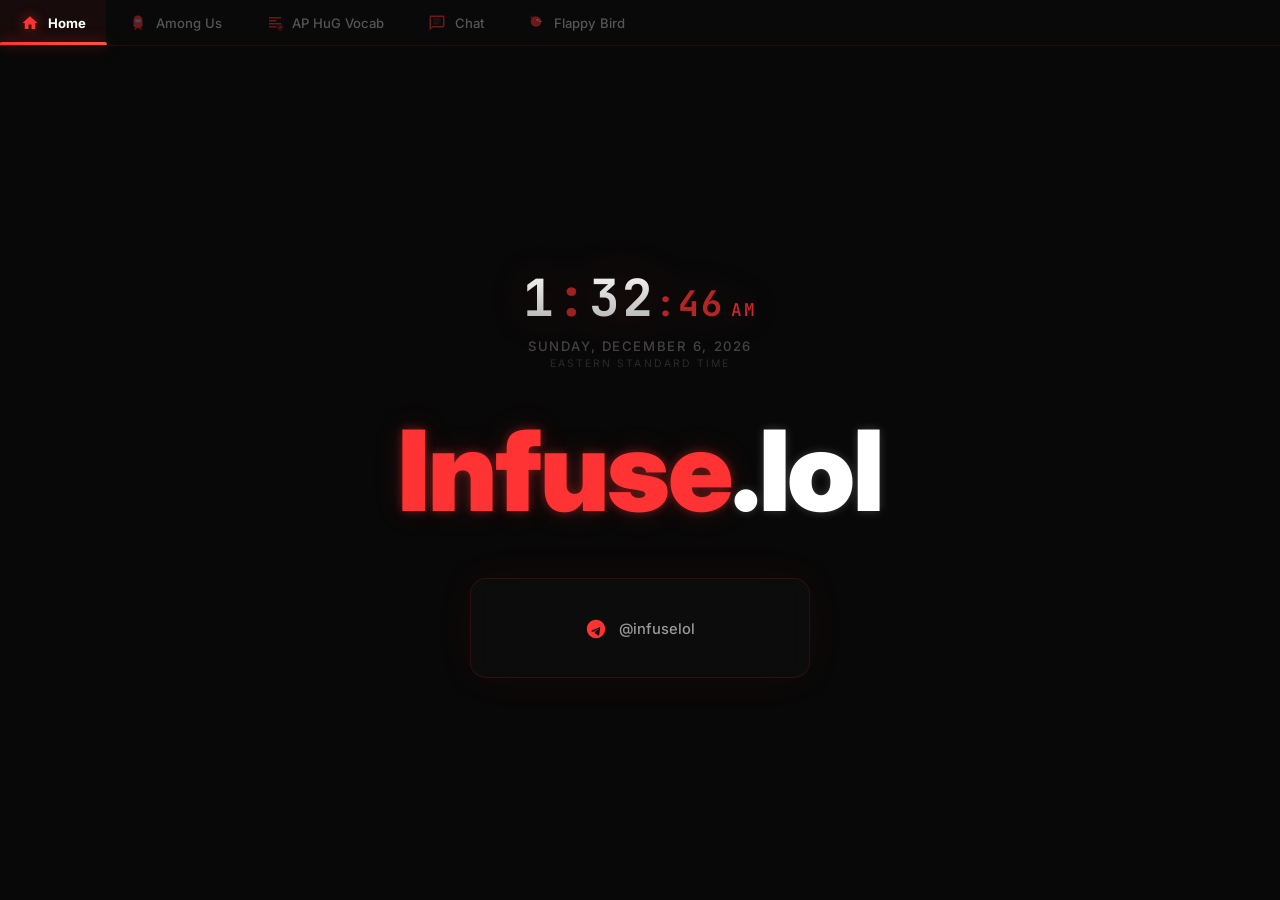
==== index.html @ a8e7b0ef "Add files via upload" ====
<!DOCTYPE html>
<html lang="en">
<head>
<meta charset="UTF-8">
<meta name="viewport" content="width=device-width, initial-scale=1.0, maximum-scale=1.0, user-scalable=no">
<title>Infuse.lol</title>
<link rel="icon" type="image/x-icon" href="/favicon.ico">
<link href="https://fonts.googleapis.com/css2?family=Inter:wght@400;500;600;700;900&family=JetBrains+Mono:wght@400;700&display=swap" rel="stylesheet">
<link rel="stylesheet" href="shared.css">
<style>
.logo{font-size:7rem;font-weight:900;letter-spacing:-0.02em;margin-bottom:1rem;}
.infuse{color:#ff3333;text-shadow:0 0 10px rgba(255,51,51,0.4),0 0 30px rgba(255,51,51,0.15);transition:all .3s;cursor:pointer;display:inline-block;}
.infuse:hover{transform:translateY(-8px) scale(1.08);text-shadow:0 0 20px rgba(255,51,51,0.6),0 0 40px rgba(255,51,51,0.3);}
.lol{color:#fff;text-shadow:0 0 10px rgba(255,255,255,0.2);transition:all .3s;cursor:pointer;display:inline-block;}
.lol:hover{transform:translateY(-8px) scale(1.08);}
.clock-wrapper{margin-bottom:2rem;display:flex;flex-direction:column;align-items:center;}
.clock-time{font-family:'JetBrains Mono',monospace;font-size:3.2rem;font-weight:700;color:#fff;letter-spacing:0.04em;background:linear-gradient(180deg,#fff 0%,#aaa 100%);-webkit-background-clip:text;-webkit-text-fill-color:transparent;filter:drop-shadow(0 0 20px rgba(255,51,51,0.2));}
.clock-time .clock-colon{color:#ff3333;-webkit-text-fill-color:#ff3333;opacity:.6;}
.clock-time .clock-seconds{-webkit-text-fill-color:#ff3333;font-size:2.2rem;opacity:.7;}
.clock-time .clock-ampm{-webkit-text-fill-color:#ff3333;font-size:1.1rem;margin-left:.4rem;font-weight:500;opacity:.8;}
.clock-date{font-size:.82rem;color:#444;margin-top:.4rem;font-weight:500;letter-spacing:.12em;text-transform:uppercase;}
.clock-label{font-size:.65rem;color:#2a2a2a;margin-top:.2rem;letter-spacing:.2em;text-transform:uppercase;}
.socials-box{background:rgba(255,255,255,.02);border:1.5px solid rgba(255,51,51,.15);border-radius:16px;width:340px;height:100px;overflow:hidden;box-shadow:0 0 40px rgba(255,51,51,.06);backdrop-filter:blur(10px);margin-top:1.5rem;scrollbar-width:none;}
.socials-box::-webkit-scrollbar{display:none;}
.socials-scroll{display:flex;flex-direction:column;animation:scroll 10s linear infinite;pointer-events:none;}
.social-item{pointer-events:auto;}
.socials-scroll.paused{animation-play-state:paused;}
@keyframes scroll{0%{transform:translateY(0)}100%{transform:translateY(-300px)}}
.social-item{display:flex;align-items:center;justify-content:center;gap:.75rem;padding:1.6rem 2rem;min-height:100px;transition:all .3s;cursor:pointer;}
.social-item:hover{background:rgba(255,51,51,.08);}
.social-icon{width:22px;height:22px;flex-shrink:0;}
.social-text{color:#999;font-size:.92rem;font-weight:500;}
@media(max-width:768px){.logo{font-size:3.5rem;}.clock-time{font-size:2rem;}.clock-time .clock-seconds{font-size:1.2rem;}.clock-time .clock-ampm{font-size:.9rem;}.socials-box{width:90vw;max-width:340px;}}
@media(max-width:400px){.logo{font-size:2.8rem;}.clock-time{font-size:1.6rem;}.clock-time .clock-seconds{font-size:1rem;}}
</style>
</head>
<body>
<nav class="tab-bar">
  <a class="tab active" href="/"><svg class="tab-icon" viewBox="0 0 24 24" fill="none"><path d="M10 20v-6h4v6h5v-8h3L12 3 2 12h3v8z" fill="#ff3333"/></svg><span class="tab-title">Home</span></a>
  <a class="tab" href="/amongus"><svg class="tab-icon" viewBox="0 0 24 24" fill="none"><path d="M12 2C8 2 6 5 6 9v6c0 1 .5 2.5 2 3l-1 3h2l1-2h4l1 2h2l-1-3c1.5-.5 2-2 2-3V9c0-4-2-7-6-7z" fill="#ff3333"/><rect x="8" y="7" width="8" height="4" rx="2" fill="#66ccff" opacity=".85"/><circle cx="9" cy="19" r="1.2" fill="#cc2222"/><circle cx="15" cy="19" r="1.2" fill="#cc2222"/></svg><span class="tab-title">Among Us</span></a>
  <a class="tab" href="/vocab3"><svg class="tab-icon" viewBox="0 0 24 24" fill="none"><path d="M4 4h16v2H4V4zm0 4h10v2H4V8zm0 4h16v2H4v-2zm0 4h10v2H4v-2z" fill="#ff3333"/><circle cx="19" cy="18" r="4" fill="#ff3333" opacity=".3" stroke="#ff3333" stroke-width="1.5"/><path d="M17.5 18l1 1 2-2" stroke="#ff3333" stroke-width="1.5" stroke-linecap="round" stroke-linejoin="round"/></svg><span class="tab-title">AP HuG Vocab</span></a>
  <a class="tab" href="/chat"><svg class="tab-icon" viewBox="0 0 24 24" fill="none"><path d="M20 2H4c-1.1 0-2 .9-2 2v18l4-4h14c1.1 0 2-.9 2-2V4c0-1.1-.9-2-2-2zm0 14H6l-2 2V4h16v12z" fill="#ff3333"/><path d="M7 9h10v2H7V9zm0-3h10v2H7V6zm0 6h7v2H7v-2z" fill="#ff3333" opacity=".4"/></svg><span class="tab-title">Chat</span></a>
  <a class="tab" href="/flappy"><svg class="tab-icon" viewBox="0 0 24 24" fill="none"><circle cx="12" cy="10" r="7" fill="#ff3333"/><circle cx="14" cy="8" r="1.5" fill="#fff"/><circle cx="14.3" cy="8.2" r=".6" fill="#000"/><path d="M16 10.5h4l-1-1.5h-3z" fill="#ffaa33"/><path d="M6 7l-2-3 1-1 3 2z" fill="#ff3333" opacity=".7"/><path d="M8 5l-1-3 1.5-.5 1.5 3z" fill="#ff3333" opacity=".5"/></svg><span class="tab-title">Flappy Bird</span></a>
</nav>

<div class="page-content" style="flex-direction:column;align-items:center;justify-content:center;">
  <div class="clock-wrapper">
    <div class="clock-time" id="clockTime"></div>
    <div class="clock-date" id="clockDate"></div>
    <div class="clock-label">Eastern Standard Time</div>
  </div>
  <h1 class="logo"><span class="infuse">Infuse</span><span class="lol">.lol</span></h1>
  <div class="socials-box">
    <div class="socials-scroll" id="socialsScroll">
      <div class="social-item">
        <svg class="social-icon" viewBox="0 0 24 24" fill="none"><path d="M12 2C6.48 2 2 6.48 2 12s4.48 10 10 10 10-4.48 10-10S17.52 2 12 2zm4.64 7.8c-.15 2.58-.8 6.42-1.13 8.19-.14.75-.42 1-.68 1.02-.58.05-1.02-.39-1.58-.77-.88-.59-1.38-.97-2.23-1.55-.99-.68-.35-1.07.22-1.66.15-.15 2.79-2.53 2.84-2.76.01-.03.01-.14-.05-.19-.06-.05-.14-.03-.2-.02-.08.02-1.36.9-3.86 2.66-.35.25-.67.37-.95.36-.31-.01-.9-.18-1.35-.33-.55-.18-.98-.28-.95-.58.02-.16.25-.32.69-.49 2.69-1.15 4.52-1.91 5.6-2.28 2.55-1.04 3.07-1.23 3.42-1.23.07 0 .24.02.35.11.09.07.12.17.13.25z" fill="#ff3333"/></svg>
        <span class="social-text">@infuselol</span>
      </div>
      <div class="social-item">
        <svg class="social-icon" viewBox="0 0 24 24" fill="none"><path d="M20.317 4.37a19.791 19.791 0 0 0-4.885-1.515.074.074 0 0 0-.079.037c-.21.375-.444.864-.608 1.25a18.27 18.27 0 0 0-5.487 0 12.64 12.64 0 0 0-.617-1.25.077.077 0 0 0-.079-.037A19.736 19.736 0 0 0 3.677 4.37a.07.07 0 0 0-.032.027C.533 9.046-.32 13.58.099 18.057a.082.082 0 0 0 .031.057 19.9 19.9 0 0 0 5.993 3.03.078.078 0 0 0 .084-.028c.462-.63.874-1.295 1.226-1.994a.076.076 0 0 0-.041-.106 13.107 13.107 0 0 1-1.872-.892.077.077 0 0 1-.008-.128c.126-.094.252-.192.372-.292a.074.074 0 0 1 .077-.01c3.928 1.793 8.18 1.793 12.062 0a.074.074 0 0 1 .078.01c.12.098.246.198.373.292a.077.077 0 0 1-.006.127 12.299 12.299 0 0 1-1.873.892.077.077 0 0 0-.041.107c.36.698.772 1.362 1.225 1.993a.076.076 0 0 0 .084.028 19.839 19.839 0 0 0 6.002-3.03.077.077 0 0 0 .032-.054c.5-5.177-.838-9.674-3.549-13.66a.061.061 0 0 0-.031-.03z" fill="#ff3333"/></svg>
        <span class="social-text">@infuselol</span>
      </div>
      <div class="social-item">
        <svg class="social-icon" viewBox="0 0 24 24" fill="none"><path d="M20 4H4C2.9 4 2 4.9 2 6v12c0 1.1.9 2 2 2h16c1.1 0 2-.9 2-2V6c0-1.1-.9-2-2-2zm0 4l-8 5-8-5V6l8 5 8-5v2z" fill="#ff3333"/></svg>
        <span class="social-text">infuse@infuse.lol</span>
      </div>
    </div>
  </div>
</div>

<div class="copy-notification" id="copyNotification">Copied to clipboard!</div>

<script>
// Clock
function updateClock(){
  const now=new Date(new Date().toLocaleString('en-US',{timeZone:'America/New_York'}));
  let h=now.getHours(),m=now.getMinutes(),s=now.getSeconds();
  const ampm=h>=12?'PM':'AM';h=h%12||12;
  document.getElementById('clockTime').innerHTML=`${h}<span class="clock-colon">:</span>${String(m).padStart(2,'0')}<span class="clock-seconds">:${String(s).padStart(2,'0')}</span><span class="clock-ampm">${ampm}</span>`;
  const days=['Sunday','Monday','Tuesday','Wednesday','Thursday','Friday','Saturday'];
  const months=['January','February','March','April','May','June','July','August','September','October','November','December'];
  document.getElementById('clockDate').textContent=`${days[now.getDay()]}, ${months[now.getMonth()]} ${now.getDate()}, ${now.getFullYear()}`;
}
updateClock();setInterval(updateClock,1000);

// Socials scroll + copy
const scroll=document.getElementById('socialsScroll');
document.querySelectorAll('.social-item').forEach(item=>scroll.appendChild(item.cloneNode(true)));
document.querySelectorAll('.social-item').forEach(item=>{
  item.addEventListener('pointerdown',e=>{
    e.preventDefault();e.stopPropagation();
    const text=item.querySelector('.social-text').textContent;
    const copy=()=>{const n=document.getElementById('copyNotification');n.classList.add('show');setTimeout(()=>n.classList.remove('show'),2000);};
    if(navigator.clipboard&&navigator.clipboard.writeText){navigator.clipboard.writeText(text).then(copy);}
    else{const ta=document.createElement('textarea');ta.value=text;ta.style.position='fixed';ta.style.left='-9999px';document.body.appendChild(ta);ta.select();try{document.execCommand('copy');copy();}catch(e){}document.body.removeChild(ta);}
  });
});
</script>
</body>
</html>
---- shared.css ----
*{margin:0;padding:0;box-sizing:border-box;}
body{font-family:'Inter',sans-serif;background:#080808;min-height:100vh;color:#fff;overflow-x:hidden;-webkit-tap-highlight-color:transparent;-webkit-text-size-adjust:100%;}
html{touch-action:manipulation;}

/* ===== TAB BAR ===== */
.tab-bar{display:flex;align-items:center;background:rgba(10,10,10,0.97);padding:0;border-bottom:1px solid rgba(255,51,51,0.1);backdrop-filter:blur(24px);position:sticky;top:0;z-index:100;gap:2px;}
.tab{display:flex;align-items:center;gap:.55rem;padding:.85rem 1.3rem;cursor:pointer;transition:all .3s;position:relative;border:none;background:none;user-select:none;text-decoration:none;-webkit-tap-highlight-color:transparent;}
.tab::after{content:'';position:absolute;bottom:0;left:50%;width:0;height:2.5px;background:linear-gradient(90deg,#ff3333,#ff5544);transition:all .3s;transform:translateX(-50%);border-radius:2px 2px 0 0;}
.tab:hover{background:rgba(255,51,51,0.04);}
.tab:hover::after{width:50%;}
.tab.active{background:rgba(255,51,51,0.06);}
.tab.active::after{width:100%;height:3px;box-shadow:0 0 14px rgba(255,51,51,0.5);}
.tab-icon{width:18px;height:18px;flex-shrink:0;opacity:.4;transition:all .3s;}
.tab.active .tab-icon{opacity:1;filter:drop-shadow(0 0 6px rgba(255,51,51,0.5));}
.tab-title{font-size:.82rem;color:#555;font-weight:500;transition:all .3s;white-space:nowrap;}
.tab:hover .tab-title{color:#888;}
.tab.active .tab-title{color:#fff;font-weight:700;}

/* ===== PAGE ===== */
.page-content{display:flex;align-items:center;justify-content:center;min-height:calc(100vh - 50px);padding:2rem;}

/* ===== COPY NOTIFICATION ===== */
.copy-notification{position:fixed;top:50%;left:50%;transform:translate(-50%,-50%) scale(0);background:rgba(255,51,51,0.12);border:2px solid rgba(255,51,51,0.4);color:#fff;padding:1.5rem 3rem;border-radius:16px;font-size:1.1rem;font-weight:700;box-shadow:0 20px 60px rgba(255,51,51,0.3);z-index:1000;transition:all .3s cubic-bezier(.68,-.55,.265,1.55);pointer-events:none;backdrop-filter:blur(20px);}
.copy-notification.show{transform:translate(-50%,-50%) scale(1);}
.copy-notification::before{content:'✓';margin-right:.75rem;font-size:1.3rem;}

/* ===== PAGE SUBTITLE ===== */
.page-subtitle{color:#ff3333;margin-bottom:2rem;font-size:2.2rem;font-weight:900;}

/* ===== MOBILE ===== */
@media(max-width:768px){
  .tab-bar{overflow-x:auto;scrollbar-width:none;-webkit-overflow-scrolling:touch;}
  .tab-bar::-webkit-scrollbar{display:none;}
  .tab-title{font-size:.7rem;}
  .tab{padding:.6rem .65rem;gap:.25rem;flex-shrink:0;}
  .tab-icon{width:15px;height:15px;}
  .page-content{padding:1rem .75rem;}
  .page-subtitle{font-size:1.6rem;}
}
@media(max-width:400px){
  .tab{padding:.55rem .5rem;}
  .tab-title{font-size:.65rem;}
}
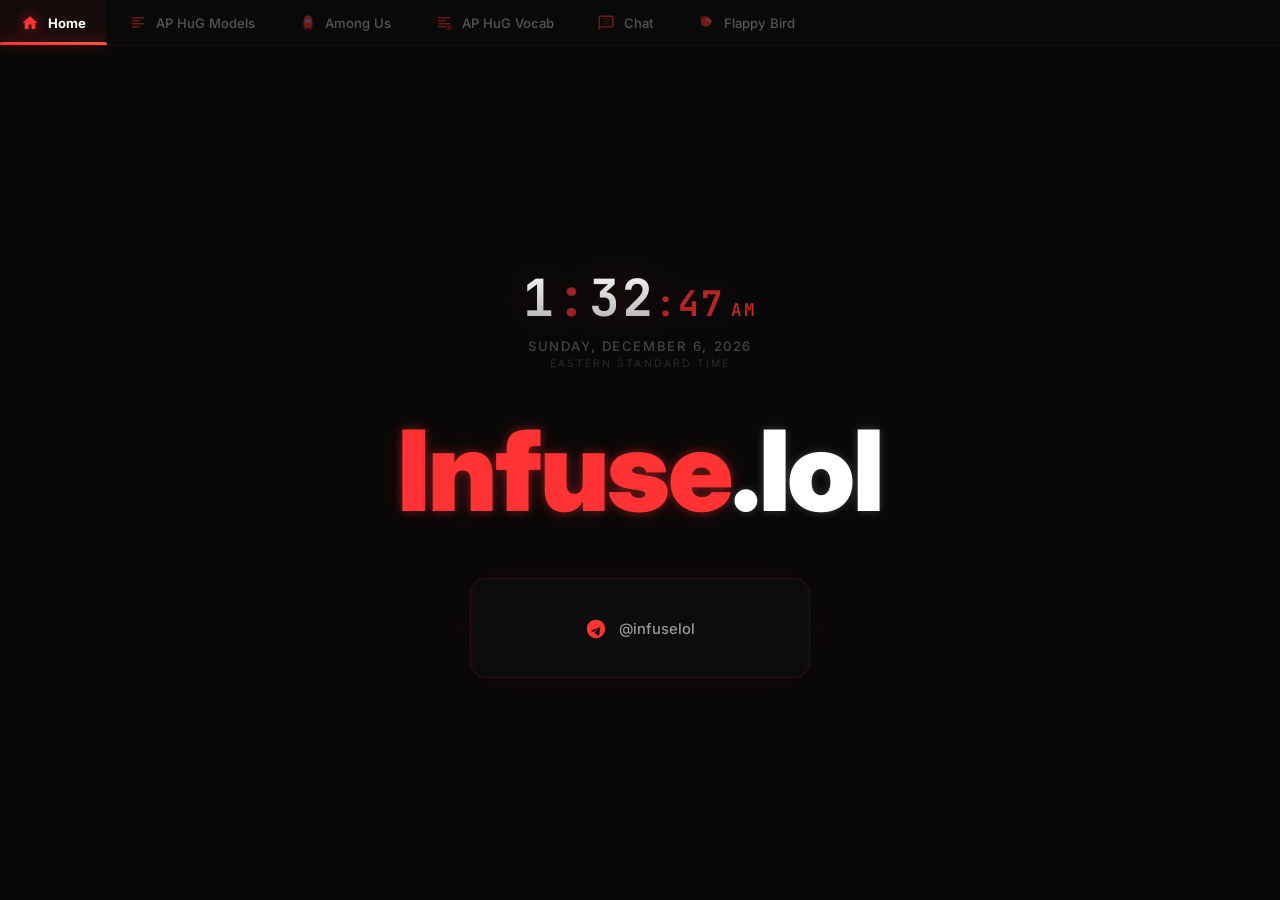
==== commit 9c1c4210: "Update index.html" ====
--- a/index.html
+++ b/index.html
@@ -37,6 +37,7 @@
 <body>
 <nav class="tab-bar">
   <a class="tab active" href="/"><svg class="tab-icon" viewBox="0 0 24 24" fill="none"><path d="M10 20v-6h4v6h5v-8h3L12 3 2 12h3v8z" fill="#ff3333"/></svg><span class="tab-title">Home</span></a>
+  <a class="tab" href="/aphug"><svg class="tab-icon" viewBox="0 0 24 24" fill="none"><path d="M4 4h16v2H4V4zm0 4h10v2H4V8zm0 4h16v2H4v-2zm0 4h10v2H4v-2z" fill="#ff3333"/></svg><span class="tab-title">AP HuG Models</span></a>
   <a class="tab" href="/amongus"><svg class="tab-icon" viewBox="0 0 24 24" fill="none"><path d="M12 2C8 2 6 5 6 9v6c0 1 .5 2.5 2 3l-1 3h2l1-2h4l1 2h2l-1-3c1.5-.5 2-2 2-3V9c0-4-2-7-6-7z" fill="#ff3333"/><rect x="8" y="7" width="8" height="4" rx="2" fill="#66ccff" opacity=".85"/><circle cx="9" cy="19" r="1.2" fill="#cc2222"/><circle cx="15" cy="19" r="1.2" fill="#cc2222"/></svg><span class="tab-title">Among Us</span></a>
   <a class="tab" href="/vocab3"><svg class="tab-icon" viewBox="0 0 24 24" fill="none"><path d="M4 4h16v2H4V4zm0 4h10v2H4V8zm0 4h16v2H4v-2zm0 4h10v2H4v-2z" fill="#ff3333"/><circle cx="19" cy="18" r="4" fill="#ff3333" opacity=".3" stroke="#ff3333" stroke-width="1.5"/><path d="M17.5 18l1 1 2-2" stroke="#ff3333" stroke-width="1.5" stroke-linecap="round" stroke-linejoin="round"/></svg><span class="tab-title">AP HuG Vocab</span></a>
   <a class="tab" href="/chat"><svg class="tab-icon" viewBox="0 0 24 24" fill="none"><path d="M20 2H4c-1.1 0-2 .9-2 2v18l4-4h14c1.1 0 2-.9 2-2V4c0-1.1-.9-2-2-2zm0 14H6l-2 2V4h16v12z" fill="#ff3333"/><path d="M7 9h10v2H7V9zm0-3h10v2H7V6zm0 6h7v2H7v-2z" fill="#ff3333" opacity=".4"/></svg><span class="tab-title">Chat</span></a>
@@ -97,4 +98,4 @@
 });
 </script>
 </body>
-</html>+</html>
--- a/shared.css
+++ b/shared.css
@@ -1,7 +1,48 @@
+*{margin:0;padding:0;box-sizing:border-box;}
+body{font-family:'Inter',sans-serif;background:
+#080808;min-height:100vh;color:#fff;overflow-x:hidden;-webkit-tap-highlight-color:transparent;-webkit-text-size-adjust:100%;}
+html{touch-action:manipulation;}
+/* ===== TAB BAR ===== */
+.tab-bar{display:flex;align-items:center;background:rgba(10,10,10,0.97);padding:0;border-bottom:1px solid rgba(255,51,51,0.1);backdrop-filter:blur(24px);position:sticky;top:0;z-index:100;gap:2px;}
+.tab{display:flex;align-items:center;gap:.55rem;padding:.85rem 1.3rem;cursor:pointer;transition:all .3s;position:relative;border:none;background:none;user-select:none;text-decoration:none;-webkit-tap-highlight-color:transparent;}
+.tab::after{content:'';position:absolute;bottom:0;left:50%;width:0;height:2.5px;background:linear-gradient(90deg,
+#ff3333,
+#ff5544);transition:all .3s;transform:translateX(-50%);border-radius:2px 2px 0 0;}
+.tab:hover{background:rgba(255,51,51,0.04);}
+.tab:hover::after{width:50%;}
+.tab.active{background:rgba(255,51,51,0.06);}
+.tab.active::after{width:100%;height:3px;box-shadow:0 0 14px rgba(255,51,51,0.5);}
+.tab-icon{width:18px;height:18px;flex-shrink:0;opacity:.4;transition:all .3s;}
+.tab.active .tab-icon{opacity:1;filter:drop-shadow(0 0 6px rgba(255,51,51,0.5));}
+.tab-title{font-size:.82rem;color:#555;font-weight:500;transition:all .3s;white-space:nowrap;}
+.tab:hover .tab-title{color:#888;}
+.tab.active .tab-title{color:#fff;font-weight:700;}
+/* ===== PAGE ===== */
+.page-content{display:flex;align-items:center;justify-content:center;min-height:calc(100vh - 50px);padding:2rem;}
+/* ===== COPY NOTIFICATION ===== */
+.copy-notification{position:fixed;top:50%;left:50%;transform:translate(-50%,-50%) scale(0);background:rgba(255,51,51,0.12);border:2px solid rgba(255,51,51,0.4);color:#fff;padding:1.5rem 3rem;border-radius:16px;font-size:1.1rem;font-weight:700;box-shadow:0 20px 60px rgba(255,51,51,0.3);z-index:1000;transition:all .3s cubic-bezier(.68,-.55,.265,1.55);pointer-events:none;backdrop-filter:blur(20px);}
+.copy-notification.show{transform:translate(-50%,-50%) scale(1);}
+.copy-notification::before{content:'✓';margin-right:.75rem;font-size:1.3rem;}
+/* ===== PAGE SUBTITLE ===== */
+.page-subtitle{color:
+#ff3333;margin-bottom:2rem;font-size:2.2rem;font-weight:900;}
+/* ===== MOBILE ===== */
+@media(max-width:768px){
+  .tab-bar{overflow-x:auto;scrollbar-width:none;-webkit-overflow-scrolling:touch;}
+  .tab-bar::-webkit-scrollbar{display:none;}
+  .tab-title{font-size:.7rem;}
+  .tab{padding:.6rem .65rem;gap:.25rem;flex-shrink:0;}
+  .tab-icon{width:15px;height:15px;}
+  .page-content{padding:1rem .75rem;}
+  .page-subtitle{font-size:1.6rem;}
+}
+@media(max-width:400px){
+  .tab{padding:.55rem .5rem;}
+  .tab-title{font-size:.65rem;}
+}
 *{margin:0;padding:0;box-sizing:border-box;}
 body{font-family:'Inter',sans-serif;background:#080808;min-height:100vh;color:#fff;overflow-x:hidden;-webkit-tap-highlight-color:transparent;-webkit-text-size-adjust:100%;}
 html{touch-action:manipulation;}
-
 /* ===== TAB BAR ===== */
 .tab-bar{display:flex;align-items:center;background:rgba(10,10,10,0.97);padding:0;border-bottom:1px solid rgba(255,51,51,0.1);backdrop-filter:blur(24px);position:sticky;top:0;z-index:100;gap:2px;}
 .tab{display:flex;align-items:center;gap:.55rem;padding:.85rem 1.3rem;cursor:pointer;transition:all .3s;position:relative;border:none;background:none;user-select:none;text-decoration:none;-webkit-tap-highlight-color:transparent;}
@@ -15,18 +56,14 @@
 .tab-title{font-size:.82rem;color:#555;font-weight:500;transition:all .3s;white-space:nowrap;}
 .tab:hover .tab-title{color:#888;}
 .tab.active .tab-title{color:#fff;font-weight:700;}
-
 /* ===== PAGE ===== */
 .page-content{display:flex;align-items:center;justify-content:center;min-height:calc(100vh - 50px);padding:2rem;}
-
 /* ===== COPY NOTIFICATION ===== */
 .copy-notification{position:fixed;top:50%;left:50%;transform:translate(-50%,-50%) scale(0);background:rgba(255,51,51,0.12);border:2px solid rgba(255,51,51,0.4);color:#fff;padding:1.5rem 3rem;border-radius:16px;font-size:1.1rem;font-weight:700;box-shadow:0 20px 60px rgba(255,51,51,0.3);z-index:1000;transition:all .3s cubic-bezier(.68,-.55,.265,1.55);pointer-events:none;backdrop-filter:blur(20px);}
 .copy-notification.show{transform:translate(-50%,-50%) scale(1);}
 .copy-notification::before{content:'✓';margin-right:.75rem;font-size:1.3rem;}
-
 /* ===== PAGE SUBTITLE ===== */
 .page-subtitle{color:#ff3333;margin-bottom:2rem;font-size:2.2rem;font-weight:900;}
-
 /* ===== MOBILE ===== */
 @media(max-width:768px){
   .tab-bar{overflow-x:auto;scrollbar-width:none;-webkit-overflow-scrolling:touch;}
@@ -40,4 +77,127 @@
 @media(max-width:400px){
   .tab{padding:.55rem .5rem;}
   .tab-title{font-size:.65rem;}
-}+}
+
+/* =============================================
+   AP HUMAN GEOGRAPHY GUIDE
+   ============================================= */
+.aphug{max-width:900px;margin:0 auto;padding:0 0 4rem;}
+
+/* --- Hero --- */
+.aphug-hero{text-align:center;padding:3rem 1rem 2.5rem;margin-bottom:2.5rem;position:relative;}
+.aphug-hero::before{content:'';position:absolute;inset:0;background:radial-gradient(ellipse at 50% 0%,rgba(255,51,51,0.12) 0%,transparent 70%);pointer-events:none;border-radius:1.5rem;}
+.aphug-tag{display:inline-block;background:rgba(255,51,51,0.08);border:1px solid rgba(255,51,51,0.3);color:#ff5544;font-size:.72rem;font-weight:700;letter-spacing:.12em;text-transform:uppercase;padding:.3rem .9rem;border-radius:999px;margin-bottom:1.1rem;}
+.aphug-hero h1{font-size:clamp(1.8rem,5vw,2.8rem);font-weight:900;letter-spacing:-.03em;background:linear-gradient(135deg,#fff 30%,#ff5544 100%);-webkit-background-clip:text;-webkit-text-fill-color:transparent;background-clip:text;line-height:1.15;margin-bottom:.8rem;}
+.aphug-hero p{color:#555;font-size:.97rem;max-width:580px;margin:0 auto 1.5rem;}
+.aphug-frq-rule{display:inline-flex;align-items:flex-start;gap:.7rem;background:rgba(255,51,51,0.07);border:1px solid rgba(255,51,51,0.25);border-radius:.9rem;padding:.9rem 1.3rem;text-align:left;font-size:.9rem;max-width:560px;margin:0 auto;}
+.aphug-frq-rule .icon{font-size:1.1rem;flex-shrink:0;margin-top:1px;}
+.aphug-frq-rule strong{color:#ff5544;}
+
+/* --- Section headers --- */
+.aphug-section{display:flex;align-items:center;gap:.7rem;margin:2.8rem 0 1.2rem;}
+.aphug-section h2{font-size:1.18rem;font-weight:800;letter-spacing:-.01em;color:#fff;white-space:nowrap;}
+.aphug-pill{background:rgba(255,51,51,0.08);border:1px solid rgba(255,51,51,0.25);color:#ff5544;font-size:.7rem;font-weight:700;letter-spacing:.08em;text-transform:uppercase;padding:.2rem .65rem;border-radius:999px;white-space:nowrap;}
+.aphug-line{flex:1;height:1px;background:linear-gradient(90deg,rgba(255,51,51,0.2),transparent);}
+
+/* --- Table --- */
+.aphug-table-wrap{overflow-x:auto;border-radius:1rem;border:1px solid #1a1a1a;background:#0f0f0f;}
+.aphug-table-wrap table{width:100%;border-collapse:collapse;font-size:.855rem;}
+.aphug-table-wrap thead{background:#141414;border-bottom:1px solid #1a1a1a;}
+.aphug-table-wrap th{padding:.8rem 1rem;text-align:left;font-size:.72rem;font-weight:700;letter-spacing:.1em;text-transform:uppercase;color:#444;white-space:nowrap;}
+.aphug-table-wrap td{padding:.72rem 1rem;vertical-align:top;border-bottom:1px solid #141414;line-height:1.55;}
+.aphug-table-wrap tr:last-child td{border-bottom:none;}
+.aphug-table-wrap tr:hover td{background:rgba(255,51,51,0.03);}
+.aphug-table-wrap td:first-child{font-weight:800;color:#ff5544;width:36px;text-align:center;}
+.aphug-table-wrap td:nth-child(2){font-weight:700;color:#fff;min-width:200px;}
+.aphug-table-wrap td:nth-child(3){color:#555;min-width:200px;}
+.aphug-table-wrap td:nth-child(4){color:#ccc;min-width:220px;}
+
+/* --- Workflow --- */
+.aphug-workflow{display:grid;grid-template-columns:repeat(auto-fit,minmax(200px,1fr));gap:.8rem;}
+.aphug-step{background:#0f0f0f;border:1px solid #1a1a1a;border-radius:.9rem;padding:1rem 1.1rem;display:flex;gap:.8rem;align-items:flex-start;transition:border-color .2s;}
+.aphug-step:hover{border-color:rgba(255,51,51,0.3);}
+.aphug-step-num{background:rgba(255,51,51,0.08);border:1px solid rgba(255,51,51,0.25);color:#ff5544;font-weight:800;font-size:.8rem;width:26px;height:26px;border-radius:50%;display:flex;align-items:center;justify-content:center;flex-shrink:0;}
+.aphug-step h4{font-size:.85rem;font-weight:700;color:#fff;margin-bottom:.2rem;}
+.aphug-step p{font-size:.8rem;color:#555;}
+.aphug-step ul{font-size:.8rem;color:#555;padding-left:1rem;}
+.aphug-step li{margin-bottom:.15rem;}
+
+/* --- Formulas --- */
+.aphug-formulas{display:grid;grid-template-columns:repeat(auto-fit,minmax(240px,1fr));gap:.8rem;}
+.aphug-formula{background:#0f0f0f;border:1px solid #1a1a1a;border-radius:.9rem;padding:1.2rem 1.2rem 1rem;transition:border-color .2s,box-shadow .2s;}
+.aphug-formula:hover{border-color:rgba(255,51,51,0.3);box-shadow:0 0 18px rgba(255,51,51,0.06);}
+.aphug-formula-name{font-size:.7rem;font-weight:700;letter-spacing:.1em;text-transform:uppercase;color:#ff5544;margin-bottom:.5rem;}
+.aphug-formula-eq{font-family:'Courier New',monospace;font-size:1rem;font-weight:700;color:#fff;background:#141414;border:1px solid #1a1a1a;border-radius:.5rem;padding:.5rem .9rem;margin-bottom:.6rem;display:inline-block;}
+.aphug-formula-when{font-size:.8rem;color:#555;}
+.aphug-formula-when strong{color:#ccc;}
+
+/* --- Urban models --- */
+.aphug-models{display:grid;grid-template-columns:repeat(auto-fit,minmax(260px,1fr));gap:.8rem;}
+.aphug-model{background:#0f0f0f;border:1px solid #1a1a1a;border-radius:.9rem;padding:1.1rem 1.2rem;transition:border-color .2s;}
+.aphug-model:hover{border-color:rgba(255,51,51,0.3);}
+.aphug-model-tag{font-size:.68rem;font-weight:700;letter-spacing:.1em;text-transform:uppercase;color:#444;margin-bottom:.35rem;}
+.aphug-model h4{font-size:.93rem;font-weight:800;color:#fff;margin-bottom:.45rem;}
+.aphug-model p{font-size:.82rem;color:#555;line-height:1.5;}
+.aphug-zones{display:flex;flex-wrap:wrap;gap:.3rem;margin-top:.55rem;}
+.aphug-chip{font-size:.7rem;font-weight:600;padding:.18rem .55rem;border-radius:999px;background:#141414;border:1px solid #1a1a1a;color:#ccc;}
+
+/* --- DTM/ETM stages --- */
+.aphug-stages{display:grid;grid-template-columns:repeat(auto-fit,minmax(150px,1fr));gap:.6rem;}
+.aphug-stage{background:#0f0f0f;border:1px solid #1a1a1a;border-radius:.9rem;padding:.9rem 1rem;text-align:center;transition:border-color .2s;}
+.aphug-stage:hover{border-color:rgba(255,51,51,0.25);}
+.aphug-stage-label{font-size:.68rem;font-weight:700;letter-spacing:.12em;text-transform:uppercase;color:#ff5544;margin-bottom:.25rem;}
+.aphug-stage h4{font-size:.85rem;font-weight:800;color:#fff;margin-bottom:.35rem;}
+.aphug-stage p{font-size:.78rem;color:#555;}
+
+/* --- Worked examples --- */
+.aphug-examples{display:flex;flex-direction:column;gap:.8rem;}
+.aphug-example{background:#0f0f0f;border:1px solid #1a1a1a;border-radius:.9rem;overflow:hidden;transition:border-color .2s;}
+.aphug-example:hover{border-color:rgba(255,51,51,0.25);}
+.aphug-example-head{background:#141414;padding:.75rem 1.2rem;display:flex;align-items:center;gap:.6rem;border-bottom:1px solid #1a1a1a;}
+.aphug-example-head h4{font-size:.9rem;font-weight:800;color:#fff;}
+.aphug-ex-badge{font-size:.68rem;font-weight:700;letter-spacing:.08em;text-transform:uppercase;background:rgba(255,51,51,0.08);border:1px solid rgba(255,51,51,0.25);color:#ff5544;padding:.18rem .55rem;border-radius:999px;}
+.aphug-example-body{padding:1rem 1.2rem;}
+.aphug-ex-row{display:flex;gap:.6rem;margin-bottom:.5rem;align-items:flex-start;}
+.aphug-ex-row:last-child{margin-bottom:0;}
+.aphug-ex-label{font-size:.7rem;font-weight:800;letter-spacing:.08em;text-transform:uppercase;min-width:60px;padding-top:.15rem;flex-shrink:0;}
+.aphug-ex-label.apply{color:#4ade80;}
+.aphug-ex-label.limit{color:#f87171;}
+.aphug-ex-label.setup{color:#60a5fa;}
+.aphug-ex-label.insight{color:#fbbf24;}
+.aphug-ex-row p{font-size:.84rem;color:#555;}
+.aphug-ex-row p strong{color:#ccc;}
+
+/* --- Mistakes --- */
+.aphug-mistakes{display:flex;flex-direction:column;gap:.7rem;}
+.aphug-mistake{background:#0f0f0f;border:1px solid #1a1a1a;border-left:3px solid #f87171;border-radius:.9rem;padding:1rem 1.2rem;transition:border-color .2s;}
+.aphug-mistake h4{font-size:.9rem;font-weight:800;color:#fff;margin-bottom:.35rem;}
+.aphug-mistake-row{display:flex;gap:.5rem;margin-bottom:.25rem;align-items:flex-start;}
+.aphug-mistake-row:last-child{margin-bottom:0;}
+.aphug-mlabel{font-size:.68rem;font-weight:800;letter-spacing:.08em;text-transform:uppercase;min-width:54px;padding-top:.1rem;flex-shrink:0;}
+.aphug-mlabel.why{color:#f87171;}
+.aphug-mlabel.fix{color:#4ade80;}
+.aphug-mistake-row p{font-size:.83rem;color:#555;}
+
+/* --- Mnemonics --- */
+.aphug-mnemonics{display:grid;grid-template-columns:repeat(auto-fit,minmax(240px,1fr));gap:.7rem;}
+.aphug-mnemonic{background:#0f0f0f;border:1px solid #1a1a1a;border-radius:.9rem;padding:1rem 1.1rem;transition:border-color .2s;}
+.aphug-mnemonic:hover{border-color:rgba(255,51,51,0.25);}
+.aphug-mnemonic-trick{font-size:.85rem;font-weight:800;color:#ff5544;margin-bottom:.3rem;}
+.aphug-mnemonic-helps{font-size:.8rem;color:#ccc;margin-bottom:.2rem;}
+.aphug-mnemonic-when{font-size:.78rem;color:#555;}
+
+/* --- Checklist --- */
+.aphug-checklist{display:flex;flex-direction:column;gap:.5rem;}
+.aphug-check{display:flex;align-items:flex-start;gap:.7rem;background:#0f0f0f;border:1px solid #1a1a1a;border-radius:.75rem;padding:.75rem 1rem;font-size:.87rem;}
+.aphug-check-icon{color:#ff5544;font-size:1rem;flex-shrink:0;margin-top:1px;}
+.aphug-check strong{color:#fff;}
+
+/* --- Mobile --- */
+@media(max-width:600px){
+  .aphug-table-wrap table{font-size:.78rem;}
+  .aphug-table-wrap th,.aphug-table-wrap td{padding:.6rem .7rem;}
+  .aphug-table-wrap td:nth-child(2){min-width:120px;}
+  .aphug-formula-eq{font-size:.88rem;}
+  .aphug-section h2{font-size:1rem;}
+}
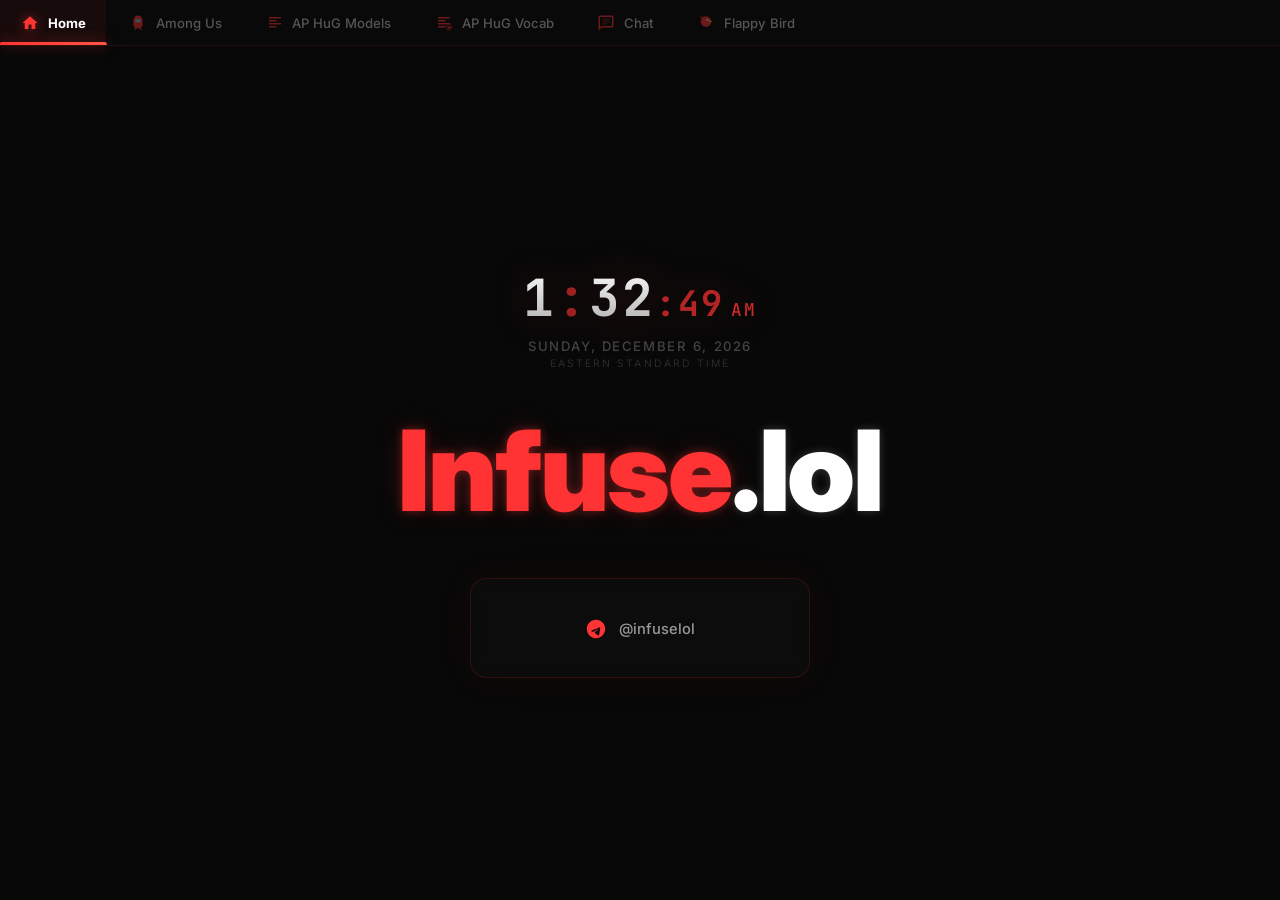
==== commit 162e871a: "Update index.html" ====
--- a/index.html
+++ b/index.html
@@ -37,8 +37,8 @@
 <body>
 <nav class="tab-bar">
   <a class="tab active" href="/"><svg class="tab-icon" viewBox="0 0 24 24" fill="none"><path d="M10 20v-6h4v6h5v-8h3L12 3 2 12h3v8z" fill="#ff3333"/></svg><span class="tab-title">Home</span></a>
+  <a class="tab" href="/amongus"><svg class="tab-icon" viewBox="0 0 24 24" fill="none"><path d="M12 2C8 2 6 5 6 9v6c0 1 .5 2.5 2 3l-1 3h2l1-2h4l1 2h2l-1-3c1.5-.5 2-2 2-3V9c0-4-2-7-6-7z" fill="#ff3333"/><rect x="8" y="7" width="8" height="4" rx="2" fill="#66ccff" opacity=".85"/><circle cx="9" cy="19" r="1.2" fill="#cc2222"/><circle cx="15" cy="19" r="1.2" fill="#cc2222"/></svg><span class="tab-title">Among Us</span></a>
   <a class="tab" href="/aphug"><svg class="tab-icon" viewBox="0 0 24 24" fill="none"><path d="M4 4h16v2H4V4zm0 4h10v2H4V8zm0 4h16v2H4v-2zm0 4h10v2H4v-2z" fill="#ff3333"/></svg><span class="tab-title">AP HuG Models</span></a>
-  <a class="tab" href="/amongus"><svg class="tab-icon" viewBox="0 0 24 24" fill="none"><path d="M12 2C8 2 6 5 6 9v6c0 1 .5 2.5 2 3l-1 3h2l1-2h4l1 2h2l-1-3c1.5-.5 2-2 2-3V9c0-4-2-7-6-7z" fill="#ff3333"/><rect x="8" y="7" width="8" height="4" rx="2" fill="#66ccff" opacity=".85"/><circle cx="9" cy="19" r="1.2" fill="#cc2222"/><circle cx="15" cy="19" r="1.2" fill="#cc2222"/></svg><span class="tab-title">Among Us</span></a>
   <a class="tab" href="/vocab3"><svg class="tab-icon" viewBox="0 0 24 24" fill="none"><path d="M4 4h16v2H4V4zm0 4h10v2H4V8zm0 4h16v2H4v-2zm0 4h10v2H4v-2z" fill="#ff3333"/><circle cx="19" cy="18" r="4" fill="#ff3333" opacity=".3" stroke="#ff3333" stroke-width="1.5"/><path d="M17.5 18l1 1 2-2" stroke="#ff3333" stroke-width="1.5" stroke-linecap="round" stroke-linejoin="round"/></svg><span class="tab-title">AP HuG Vocab</span></a>
   <a class="tab" href="/chat"><svg class="tab-icon" viewBox="0 0 24 24" fill="none"><path d="M20 2H4c-1.1 0-2 .9-2 2v18l4-4h14c1.1 0 2-.9 2-2V4c0-1.1-.9-2-2-2zm0 14H6l-2 2V4h16v12z" fill="#ff3333"/><path d="M7 9h10v2H7V9zm0-3h10v2H7V6zm0 6h7v2H7v-2z" fill="#ff3333" opacity=".4"/></svg><span class="tab-title">Chat</span></a>
   <a class="tab" href="/flappy"><svg class="tab-icon" viewBox="0 0 24 24" fill="none"><circle cx="12" cy="10" r="7" fill="#ff3333"/><circle cx="14" cy="8" r="1.5" fill="#fff"/><circle cx="14.3" cy="8.2" r=".6" fill="#000"/><path d="M16 10.5h4l-1-1.5h-3z" fill="#ffaa33"/><path d="M6 7l-2-3 1-1 3 2z" fill="#ff3333" opacity=".7"/><path d="M8 5l-1-3 1.5-.5 1.5 3z" fill="#ff3333" opacity=".5"/></svg><span class="tab-title">Flappy Bird</span></a>
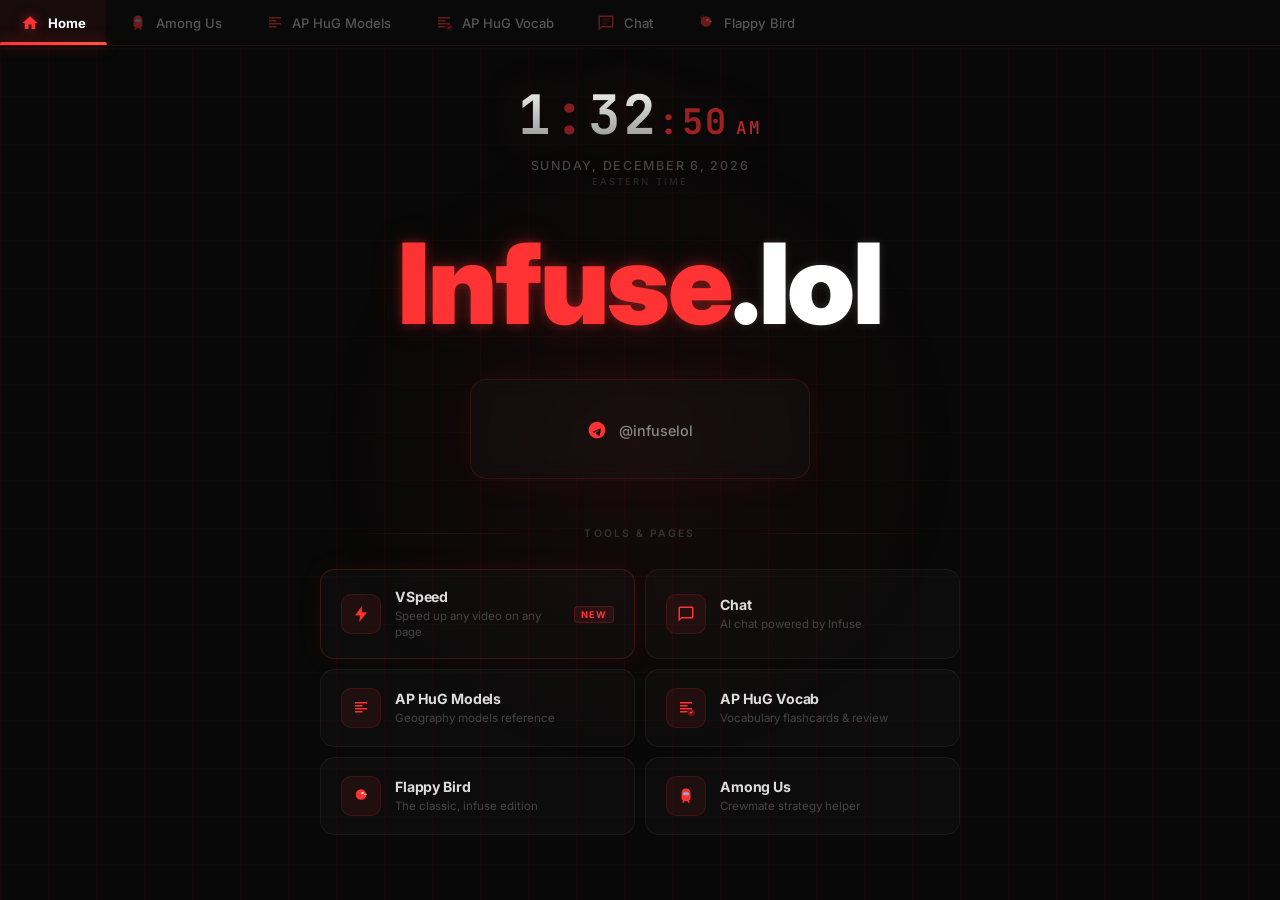
==== commit c409e5c6: "Update index.html" ====
--- a/index.html
+++ b/index.html
@@ -8,50 +8,302 @@
 <link href="https://fonts.googleapis.com/css2?family=Inter:wght@400;500;600;700;900&family=JetBrains+Mono:wght@400;700&display=swap" rel="stylesheet">
 <link rel="stylesheet" href="shared.css">
 <style>
-.logo{font-size:7rem;font-weight:900;letter-spacing:-0.02em;margin-bottom:1rem;}
-.infuse{color:#ff3333;text-shadow:0 0 10px rgba(255,51,51,0.4),0 0 30px rgba(255,51,51,0.15);transition:all .3s;cursor:pointer;display:inline-block;}
-.infuse:hover{transform:translateY(-8px) scale(1.08);text-shadow:0 0 20px rgba(255,51,51,0.6),0 0 40px rgba(255,51,51,0.3);}
-.lol{color:#fff;text-shadow:0 0 10px rgba(255,255,255,0.2);transition:all .3s;cursor:pointer;display:inline-block;}
-.lol:hover{transform:translateY(-8px) scale(1.08);}
-.clock-wrapper{margin-bottom:2rem;display:flex;flex-direction:column;align-items:center;}
-.clock-time{font-family:'JetBrains Mono',monospace;font-size:3.2rem;font-weight:700;color:#fff;letter-spacing:0.04em;background:linear-gradient(180deg,#fff 0%,#aaa 100%);-webkit-background-clip:text;-webkit-text-fill-color:transparent;filter:drop-shadow(0 0 20px rgba(255,51,51,0.2));}
-.clock-time .clock-colon{color:#ff3333;-webkit-text-fill-color:#ff3333;opacity:.6;}
-.clock-time .clock-seconds{-webkit-text-fill-color:#ff3333;font-size:2.2rem;opacity:.7;}
-.clock-time .clock-ampm{-webkit-text-fill-color:#ff3333;font-size:1.1rem;margin-left:.4rem;font-weight:500;opacity:.8;}
-.clock-date{font-size:.82rem;color:#444;margin-top:.4rem;font-weight:500;letter-spacing:.12em;text-transform:uppercase;}
-.clock-label{font-size:.65rem;color:#2a2a2a;margin-top:.2rem;letter-spacing:.2em;text-transform:uppercase;}
-.socials-box{background:rgba(255,255,255,.02);border:1.5px solid rgba(255,51,51,.15);border-radius:16px;width:340px;height:100px;overflow:hidden;box-shadow:0 0 40px rgba(255,51,51,.06);backdrop-filter:blur(10px);margin-top:1.5rem;scrollbar-width:none;}
-.socials-box::-webkit-scrollbar{display:none;}
-.socials-scroll{display:flex;flex-direction:column;animation:scroll 10s linear infinite;pointer-events:none;}
-.social-item{pointer-events:auto;}
-.socials-scroll.paused{animation-play-state:paused;}
-@keyframes scroll{0%{transform:translateY(0)}100%{transform:translateY(-300px)}}
-.social-item{display:flex;align-items:center;justify-content:center;gap:.75rem;padding:1.6rem 2rem;min-height:100px;transition:all .3s;cursor:pointer;}
-.social-item:hover{background:rgba(255,51,51,.08);}
-.social-icon{width:22px;height:22px;flex-shrink:0;}
-.social-text{color:#999;font-size:.92rem;font-weight:500;}
-@media(max-width:768px){.logo{font-size:3.5rem;}.clock-time{font-size:2rem;}.clock-time .clock-seconds{font-size:1.2rem;}.clock-time .clock-ampm{font-size:.9rem;}.socials-box{width:90vw;max-width:340px;}}
-@media(max-width:400px){.logo{font-size:2.8rem;}.clock-time{font-size:1.6rem;}.clock-time .clock-seconds{font-size:1rem;}}
+  :root {
+    --red: #ff3333;
+    --red-glow: rgba(255,51,51,0.4);
+    --red-dim: rgba(255,51,51,0.15);
+    --red-subtle: rgba(255,51,51,0.06);
+    --surface: rgba(255,255,255,0.02);
+    --border: rgba(255,51,51,0.15);
+    --text-muted: #444;
+    --text-dim: #2a2a2a;
+  }
+
+  /* ── Layout ── */
+  .page-content {
+    flex-direction: column;
+    align-items: center;
+    justify-content: center;
+    gap: 0;
+    padding-bottom: 60px;
+  }
+
+  /* ── Background grid ── */
+  body::before {
+    content: '';
+    position: fixed;
+    inset: 0;
+    background-image:
+      linear-gradient(rgba(255,51,51,0.03) 1px, transparent 1px),
+      linear-gradient(90deg, rgba(255,51,51,0.03) 1px, transparent 1px);
+    background-size: 48px 48px;
+    pointer-events: none;
+    z-index: 0;
+  }
+  body::after {
+    content: '';
+    position: fixed;
+    top: 50%; left: 50%;
+    transform: translate(-50%, -50%);
+    width: 700px; height: 700px;
+    background: radial-gradient(circle, rgba(255,51,51,0.06) 0%, transparent 65%);
+    pointer-events: none;
+    z-index: 0;
+  }
+  .page-content, nav { position: relative; z-index: 1; }
+
+  /* ── Clock ── */
+  .clock-wrapper {
+    margin-bottom: 2.5rem;
+    display: flex;
+    flex-direction: column;
+    align-items: center;
+    animation: fadeUp 0.5s 0.1s cubic-bezier(0.22,1,0.36,1) both;
+  }
+  .clock-time {
+    font-family: 'JetBrains Mono', monospace;
+    font-size: 3.4rem;
+    font-weight: 700;
+    color: #fff;
+    letter-spacing: 0.04em;
+    background: linear-gradient(180deg, #fff 0%, #888 100%);
+    -webkit-background-clip: text;
+    -webkit-text-fill-color: transparent;
+    filter: drop-shadow(0 0 24px rgba(255,51,51,0.2));
+  }
+  .clock-colon { color: var(--red); -webkit-text-fill-color: var(--red); opacity: .5; }
+  .clock-seconds { -webkit-text-fill-color: var(--red); font-size: 2.2rem; opacity: .6; }
+  .clock-ampm { -webkit-text-fill-color: var(--red); font-size: 1.1rem; margin-left: .5rem; font-weight: 500; opacity: .75; }
+  .clock-date {
+    font-size: .78rem; color: var(--text-muted);
+    margin-top: .5rem; font-weight: 500;
+    letter-spacing: .14em; text-transform: uppercase;
+  }
+  .clock-tz {
+    font-size: .6rem; color: var(--text-dim);
+    margin-top: .2rem; letter-spacing: .22em; text-transform: uppercase;
+  }
+
+  /* ── Logo ── */
+  .logo-wrap {
+    margin-bottom: 2.5rem;
+    animation: fadeUp 0.5s 0.2s cubic-bezier(0.22,1,0.36,1) both;
+  }
+  .logo {
+    font-size: 7rem; font-weight: 900;
+    letter-spacing: -0.02em; line-height: 1;
+  }
+  .infuse {
+    color: var(--red);
+    text-shadow: 0 0 12px var(--red-glow), 0 0 35px var(--red-dim);
+    transition: all .3s; cursor: pointer; display: inline-block;
+  }
+  .infuse:hover { transform: translateY(-8px) scale(1.06); text-shadow: 0 0 22px rgba(255,51,51,0.7), 0 0 50px rgba(255,51,51,0.3); }
+  .lol {
+    color: #fff;
+    text-shadow: 0 0 10px rgba(255,255,255,0.15);
+    transition: all .3s; cursor: pointer; display: inline-block;
+  }
+  .lol:hover { transform: translateY(-8px) scale(1.06); }
+
+  /* ── Socials box ── */
+  .socials-box {
+    background: var(--surface);
+    border: 1.5px solid var(--border);
+    border-radius: 16px;
+    width: 340px; height: 100px;
+    overflow: hidden;
+    box-shadow: 0 0 40px var(--red-subtle);
+    backdrop-filter: blur(10px);
+    scrollbar-width: none;
+    animation: fadeUp 0.5s 0.3s cubic-bezier(0.22,1,0.36,1) both;
+  }
+  .socials-box::-webkit-scrollbar { display: none; }
+  .socials-scroll {
+    display: flex; flex-direction: column;
+    animation: scrollUp 10s linear infinite;
+    pointer-events: none;
+  }
+  .socials-scroll.paused { animation-play-state: paused; }
+  .social-item {
+    pointer-events: auto;
+    display: flex; align-items: center; justify-content: center;
+    gap: .75rem; padding: 1.6rem 2rem; min-height: 100px;
+    transition: all .25s; cursor: pointer;
+  }
+  .social-item:hover { background: rgba(255,51,51,0.07); }
+  .social-icon { width: 20px; height: 20px; flex-shrink: 0; }
+  .social-text { color: #888; font-size: .9rem; font-weight: 500; }
+  @keyframes scrollUp { 0% { transform: translateY(0); } 100% { transform: translateY(-300px); } }
+
+  /* ── Section divider ── */
+  .section-divider {
+    display: flex; align-items: center; gap: 16px;
+    width: 100%; max-width: 640px;
+    margin: 3rem 0 1.8rem;
+    animation: fadeUp 0.5s 0.4s cubic-bezier(0.22,1,0.36,1) both;
+  }
+  .section-divider::before, .section-divider::after {
+    content: ''; flex: 1; height: 1px;
+    background: linear-gradient(90deg, transparent, rgba(255,51,51,0.15), transparent);
+  }
+  .section-label {
+    font-size: .65rem; font-weight: 600;
+    letter-spacing: .2em; text-transform: uppercase;
+    color: #333;
+  }
+
+  /* ── Tools grid ── */
+  .tools-grid {
+    display: grid;
+    grid-template-columns: repeat(2, 1fr);
+    gap: 10px;
+    width: 100%; max-width: 640px;
+    animation: fadeUp 0.5s 0.45s cubic-bezier(0.22,1,0.36,1) both;
+  }
+  .tool-card {
+    background: var(--surface);
+    border: 1.5px solid rgba(255,255,255,0.05);
+    border-radius: 14px;
+    padding: 18px 20px;
+    cursor: pointer;
+    text-decoration: none;
+    display: flex; align-items: center; gap: 14px;
+    transition: all .25s;
+    position: relative;
+    overflow: hidden;
+  }
+  .tool-card::before {
+    content: '';
+    position: absolute;
+    inset: 0;
+    background: linear-gradient(135deg, rgba(255,51,51,0.06), transparent 60%);
+    opacity: 0;
+    transition: opacity .25s;
+  }
+  .tool-card:hover {
+    border-color: rgba(255,51,51,0.25);
+    transform: translateY(-2px);
+    box-shadow: 0 8px 32px rgba(0,0,0,0.4), 0 0 20px rgba(255,51,51,0.06);
+  }
+  .tool-card:hover::before { opacity: 1; }
+  .tool-card.featured {
+    border-color: rgba(255,51,51,0.2);
+    box-shadow: 0 0 30px rgba(255,51,51,0.06);
+  }
+  .tool-icon {
+    width: 40px; height: 40px; flex-shrink: 0;
+    background: rgba(255,51,51,0.08);
+    border: 1px solid rgba(255,51,51,0.15);
+    border-radius: 10px;
+    display: flex; align-items: center; justify-content: center;
+  }
+  .tool-icon svg { width: 18px; height: 18px; }
+  .tool-info { flex: 1; min-width: 0; }
+  .tool-name {
+    font-size: .88rem; font-weight: 700;
+    color: #ddd; letter-spacing: -.01em;
+    margin-bottom: 3px;
+  }
+  .tool-desc { font-size: .72rem; color: #444; line-height: 1.4; }
+  .tool-badge {
+    font-size: .58rem; font-weight: 700;
+    letter-spacing: .12em; text-transform: uppercase;
+    color: var(--red); background: rgba(255,51,51,0.1);
+    border: 1px solid rgba(255,51,51,0.2);
+    border-radius: 4px; padding: 2px 6px;
+    flex-shrink: 0;
+  }
+
+  /* ── Copy notification ── */
+  .copy-notification {
+    position: fixed; bottom: 24px; left: 50%;
+    transform: translateX(-50%) translateY(16px);
+    background: rgba(10,10,10,0.95);
+    border: 1.5px solid rgba(255,51,51,0.25);
+    border-radius: 10px;
+    padding: 10px 20px;
+    font-size: .8rem; font-weight: 600;
+    color: #fff; letter-spacing: .04em;
+    opacity: 0; pointer-events: none;
+    transition: all .25s;
+    backdrop-filter: blur(12px);
+    z-index: 9999;
+  }
+  .copy-notification.show {
+    opacity: 1; transform: translateX(-50%) translateY(0);
+  }
+
+  /* ── Animations ── */
+  @keyframes fadeUp {
+    from { opacity: 0; transform: translateY(18px); }
+    to   { opacity: 1; transform: translateY(0); }
+  }
+
+  /* ── Responsive ── */
+  @media (max-width: 680px) {
+    .tools-grid { max-width: 100%; padding: 0 16px; }
+    .section-divider { max-width: 100%; padding: 0 16px; }
+  }
+  @media (max-width: 500px) {
+    .logo { font-size: 3.8rem; }
+    .clock-time { font-size: 2.2rem; }
+    .clock-seconds { font-size: 1.4rem; }
+    .clock-ampm { font-size: .9rem; }
+    .socials-box { width: 92vw; }
+    .tools-grid { grid-template-columns: 1fr; }
+  }
+  @media (max-width: 380px) {
+    .logo { font-size: 3rem; }
+    .clock-time { font-size: 1.8rem; }
+  }
 </style>
 </head>
 <body>
+
 <nav class="tab-bar">
-  <a class="tab active" href="/"><svg class="tab-icon" viewBox="0 0 24 24" fill="none"><path d="M10 20v-6h4v6h5v-8h3L12 3 2 12h3v8z" fill="#ff3333"/></svg><span class="tab-title">Home</span></a>
-  <a class="tab" href="/amongus"><svg class="tab-icon" viewBox="0 0 24 24" fill="none"><path d="M12 2C8 2 6 5 6 9v6c0 1 .5 2.5 2 3l-1 3h2l1-2h4l1 2h2l-1-3c1.5-.5 2-2 2-3V9c0-4-2-7-6-7z" fill="#ff3333"/><rect x="8" y="7" width="8" height="4" rx="2" fill="#66ccff" opacity=".85"/><circle cx="9" cy="19" r="1.2" fill="#cc2222"/><circle cx="15" cy="19" r="1.2" fill="#cc2222"/></svg><span class="tab-title">Among Us</span></a>
-  <a class="tab" href="/aphug"><svg class="tab-icon" viewBox="0 0 24 24" fill="none"><path d="M4 4h16v2H4V4zm0 4h10v2H4V8zm0 4h16v2H4v-2zm0 4h10v2H4v-2z" fill="#ff3333"/></svg><span class="tab-title">AP HuG Models</span></a>
-  <a class="tab" href="/vocab3"><svg class="tab-icon" viewBox="0 0 24 24" fill="none"><path d="M4 4h16v2H4V4zm0 4h10v2H4V8zm0 4h16v2H4v-2zm0 4h10v2H4v-2z" fill="#ff3333"/><circle cx="19" cy="18" r="4" fill="#ff3333" opacity=".3" stroke="#ff3333" stroke-width="1.5"/><path d="M17.5 18l1 1 2-2" stroke="#ff3333" stroke-width="1.5" stroke-linecap="round" stroke-linejoin="round"/></svg><span class="tab-title">AP HuG Vocab</span></a>
-  <a class="tab" href="/chat"><svg class="tab-icon" viewBox="0 0 24 24" fill="none"><path d="M20 2H4c-1.1 0-2 .9-2 2v18l4-4h14c1.1 0 2-.9 2-2V4c0-1.1-.9-2-2-2zm0 14H6l-2 2V4h16v12z" fill="#ff3333"/><path d="M7 9h10v2H7V9zm0-3h10v2H7V6zm0 6h7v2H7v-2z" fill="#ff3333" opacity=".4"/></svg><span class="tab-title">Chat</span></a>
-  <a class="tab" href="/flappy"><svg class="tab-icon" viewBox="0 0 24 24" fill="none"><circle cx="12" cy="10" r="7" fill="#ff3333"/><circle cx="14" cy="8" r="1.5" fill="#fff"/><circle cx="14.3" cy="8.2" r=".6" fill="#000"/><path d="M16 10.5h4l-1-1.5h-3z" fill="#ffaa33"/><path d="M6 7l-2-3 1-1 3 2z" fill="#ff3333" opacity=".7"/><path d="M8 5l-1-3 1.5-.5 1.5 3z" fill="#ff3333" opacity=".5"/></svg><span class="tab-title">Flappy Bird</span></a>
+  <a class="tab active" href="/">
+    <svg class="tab-icon" viewBox="0 0 24 24" fill="none"><path d="M10 20v-6h4v6h5v-8h3L12 3 2 12h3v8z" fill="#ff3333"/></svg>
+    <span class="tab-title">Home</span>
+  </a>
+  <a class="tab" href="/amongus">
+    <svg class="tab-icon" viewBox="0 0 24 24" fill="none"><path d="M12 2C8 2 6 5 6 9v6c0 1 .5 2.5 2 3l-1 3h2l1-2h4l1 2h2l-1-3c1.5-.5 2-2 2-3V9c0-4-2-7-6-7z" fill="#ff3333"/><rect x="8" y="7" width="8" height="4" rx="2" fill="#66ccff" opacity=".85"/><circle cx="9" cy="19" r="1.2" fill="#cc2222"/><circle cx="15" cy="19" r="1.2" fill="#cc2222"/></svg>
+    <span class="tab-title">Among Us</span>
+  </a>
+  <a class="tab" href="/aphug">
+    <svg class="tab-icon" viewBox="0 0 24 24" fill="none"><path d="M4 4h16v2H4V4zm0 4h10v2H4V8zm0 4h16v2H4v-2zm0 4h10v2H4v-2z" fill="#ff3333"/></svg>
+    <span class="tab-title">AP HuG Models</span>
+  </a>
+  <a class="tab" href="/vocab3">
+    <svg class="tab-icon" viewBox="0 0 24 24" fill="none"><path d="M4 4h16v2H4V4zm0 4h10v2H4V8zm0 4h16v2H4v-2zm0 4h10v2H4v-2z" fill="#ff3333"/><circle cx="19" cy="18" r="4" fill="#ff3333" opacity=".3" stroke="#ff3333" stroke-width="1.5"/><path d="M17.5 18l1 1 2-2" stroke="#ff3333" stroke-width="1.5" stroke-linecap="round" stroke-linejoin="round"/></svg>
+    <span class="tab-title">AP HuG Vocab</span>
+  </a>
+  <a class="tab" href="/chat">
+    <svg class="tab-icon" viewBox="0 0 24 24" fill="none"><path d="M20 2H4c-1.1 0-2 .9-2 2v18l4-4h14c1.1 0 2-.9 2-2V4c0-1.1-.9-2-2-2zm0 14H6l-2 2V4h16v12z" fill="#ff3333"/><path d="M7 9h10v2H7V9zm0-3h10v2H7V6zm0 6h7v2H7v-2z" fill="#ff3333" opacity=".4"/></svg>
+    <span class="tab-title">Chat</span>
+  </a>
+  <a class="tab" href="/flappy">
+    <svg class="tab-icon" viewBox="0 0 24 24" fill="none"><circle cx="12" cy="10" r="7" fill="#ff3333"/><circle cx="14" cy="8" r="1.5" fill="#fff"/><circle cx="14.3" cy="8.2" r=".6" fill="#000"/><path d="M16 10.5h4l-1-1.5h-3z" fill="#ffaa33"/><path d="M6 7l-2-3 1-1 3 2z" fill="#ff3333" opacity=".7"/><path d="M8 5l-1-3 1.5-.5 1.5 3z" fill="#ff3333" opacity=".5"/></svg>
+    <span class="tab-title">Flappy Bird</span>
+  </a>
 </nav>
 
 <div class="page-content" style="flex-direction:column;align-items:center;justify-content:center;">
+
+  <!-- Clock -->
   <div class="clock-wrapper">
     <div class="clock-time" id="clockTime"></div>
     <div class="clock-date" id="clockDate"></div>
-    <div class="clock-label">Eastern Standard Time</div>
+    <div class="clock-tz">Eastern Time</div>
   </div>
-  <h1 class="logo"><span class="infuse">Infuse</span><span class="lol">.lol</span></h1>
-  <div class="socials-box">
+
+  <!-- Logo -->
+  <div class="logo-wrap">
+    <h1 class="logo"><span class="infuse">Infuse</span><span class="lol">.lol</span></h1>
+  </div>
+
+  <!-- Socials -->
+  <div class="socials-box" id="socialsBox">
     <div class="socials-scroll" id="socialsScroll">
       <div class="social-item">
         <svg class="social-icon" viewBox="0 0 24 24" fill="none"><path d="M12 2C6.48 2 2 6.48 2 12s4.48 10 10 10 10-4.48 10-10S17.52 2 12 2zm4.64 7.8c-.15 2.58-.8 6.42-1.13 8.19-.14.75-.42 1-.68 1.02-.58.05-1.02-.39-1.58-.77-.88-.59-1.38-.97-2.23-1.55-.99-.68-.35-1.07.22-1.66.15-.15 2.79-2.53 2.84-2.76.01-.03.01-.14-.05-.19-.06-.05-.14-.03-.2-.02-.08.02-1.36.9-3.86 2.66-.35.25-.67.37-.95.36-.31-.01-.9-.18-1.35-.33-.55-.18-.98-.28-.95-.58.02-.16.25-.32.69-.49 2.69-1.15 4.52-1.91 5.6-2.28 2.55-1.04 3.07-1.23 3.42-1.23.07 0 .24.02.35.11.09.07.12.17.13.25z" fill="#ff3333"/></svg>
@@ -67,33 +319,130 @@
       </div>
     </div>
   </div>
+
+  <!-- Tools section -->
+  <div class="section-divider">
+    <span class="section-label">Tools &amp; Pages</span>
+  </div>
+
+  <div class="tools-grid">
+
+    <a class="tool-card featured" href="/vspeed">
+      <div class="tool-icon">
+        <svg viewBox="0 0 24 24" fill="none"><path d="M13 2L4.5 13.5H11L10 22L19.5 10H13L13 2Z" fill="#ff3333" stroke="#ff3333" stroke-width="0.5" stroke-linejoin="round"/></svg>
+      </div>
+      <div class="tool-info">
+        <div class="tool-name">VSpeed</div>
+        <div class="tool-desc">Speed up any video on any page</div>
+      </div>
+      <div class="tool-badge">New</div>
+    </a>
+
+    <a class="tool-card" href="/chat">
+      <div class="tool-icon">
+        <svg viewBox="0 0 24 24" fill="none"><path d="M20 2H4c-1.1 0-2 .9-2 2v18l4-4h14c1.1 0 2-.9 2-2V4c0-1.1-.9-2-2-2zm0 14H6l-2 2V4h16v12z" fill="#ff3333"/></svg>
+      </div>
+      <div class="tool-info">
+        <div class="tool-name">Chat</div>
+        <div class="tool-desc">AI chat powered by Infuse</div>
+      </div>
+    </a>
+
+    <a class="tool-card" href="/aphug">
+      <div class="tool-icon">
+        <svg viewBox="0 0 24 24" fill="none"><path d="M4 4h16v2H4V4zm0 4h10v2H4V8zm0 4h16v2H4v-2zm0 4h10v2H4v-2z" fill="#ff3333"/></svg>
+      </div>
+      <div class="tool-info">
+        <div class="tool-name">AP HuG Models</div>
+        <div class="tool-desc">Geography models reference</div>
+      </div>
+    </a>
+
+    <a class="tool-card" href="/vocab3">
+      <div class="tool-icon">
+        <svg viewBox="0 0 24 24" fill="none"><path d="M4 4h16v2H4V4zm0 4h10v2H4V8zm0 4h16v2H4v-2zm0 4h10v2H4v-2z" fill="#ff3333"/><circle cx="19" cy="18" r="4" fill="#ff3333" opacity=".3" stroke="#ff3333" stroke-width="1.5"/><path d="M17.5 18l1 1 2-2" stroke="#ff3333" stroke-width="1.5" stroke-linecap="round" stroke-linejoin="round"/></svg>
+      </div>
+      <div class="tool-info">
+        <div class="tool-name">AP HuG Vocab</div>
+        <div class="tool-desc">Vocabulary flashcards &amp; review</div>
+      </div>
+    </a>
+
+    <a class="tool-card" href="/flappy">
+      <div class="tool-icon">
+        <svg viewBox="0 0 24 24" fill="none"><circle cx="12" cy="10" r="7" fill="#ff3333"/><circle cx="14" cy="8" r="1.5" fill="#fff"/><path d="M16 10.5h4l-1-1.5h-3z" fill="#ffaa33"/></svg>
+      </div>
+      <div class="tool-info">
+        <div class="tool-name">Flappy Bird</div>
+        <div class="tool-desc">The classic, infuse edition</div>
+      </div>
+    </a>
+
+    <a class="tool-card" href="/amongus">
+      <div class="tool-icon">
+        <svg viewBox="0 0 24 24" fill="none"><path d="M12 2C8 2 6 5 6 9v6c0 1 .5 2.5 2 3l-1 3h2l1-2h4l1 2h2l-1-3c1.5-.5 2-2 2-3V9c0-4-2-7-6-7z" fill="#ff3333"/><rect x="8" y="7" width="8" height="4" rx="2" fill="#66ccff" opacity=".85"/></svg>
+      </div>
+      <div class="tool-info">
+        <div class="tool-name">Among Us</div>
+        <div class="tool-desc">Crewmate strategy helper</div>
+      </div>
+    </a>
+
+  </div>
+
 </div>
 
-<div class="copy-notification" id="copyNotification">Copied to clipboard!</div>
+<div class="copy-notification" id="copyNotification">Copied!</div>
 
 <script>
-// Clock
-function updateClock(){
-  const now=new Date(new Date().toLocaleString('en-US',{timeZone:'America/New_York'}));
-  let h=now.getHours(),m=now.getMinutes(),s=now.getSeconds();
-  const ampm=h>=12?'PM':'AM';h=h%12||12;
-  document.getElementById('clockTime').innerHTML=`${h}<span class="clock-colon">:</span>${String(m).padStart(2,'0')}<span class="clock-seconds">:${String(s).padStart(2,'0')}</span><span class="clock-ampm">${ampm}</span>`;
-  const days=['Sunday','Monday','Tuesday','Wednesday','Thursday','Friday','Saturday'];
-  const months=['January','February','March','April','May','June','July','August','September','October','November','December'];
-  document.getElementById('clockDate').textContent=`${days[now.getDay()]}, ${months[now.getMonth()]} ${now.getDate()}, ${now.getFullYear()}`;
+// ── Clock ──
+function updateClock() {
+  const now = new Date(new Date().toLocaleString('en-US', { timeZone: 'America/New_York' }));
+  let h = now.getHours(), m = now.getMinutes(), s = now.getSeconds();
+  const ampm = h >= 12 ? 'PM' : 'AM';
+  h = h % 12 || 12;
+  document.getElementById('clockTime').innerHTML =
+    `${h}<span class="clock-colon">:</span>${String(m).padStart(2,'0')}<span class="clock-seconds">:${String(s).padStart(2,'0')}</span><span class="clock-ampm">${ampm}</span>`;
+  const days = ['Sunday','Monday','Tuesday','Wednesday','Thursday','Friday','Saturday'];
+  const months = ['January','February','March','April','May','June','July','August','September','October','November','December'];
+  document.getElementById('clockDate').textContent =
+    `${days[now.getDay()]}, ${months[now.getMonth()]} ${now.getDate()}, ${now.getFullYear()}`;
 }
-updateClock();setInterval(updateClock,1000);
-
-// Socials scroll + copy
-const scroll=document.getElementById('socialsScroll');
-document.querySelectorAll('.social-item').forEach(item=>scroll.appendChild(item.cloneNode(true)));
-document.querySelectorAll('.social-item').forEach(item=>{
-  item.addEventListener('pointerdown',e=>{
-    e.preventDefault();e.stopPropagation();
-    const text=item.querySelector('.social-text').textContent;
-    const copy=()=>{const n=document.getElementById('copyNotification');n.classList.add('show');setTimeout(()=>n.classList.remove('show'),2000);};
-    if(navigator.clipboard&&navigator.clipboard.writeText){navigator.clipboard.writeText(text).then(copy);}
-    else{const ta=document.createElement('textarea');ta.value=text;ta.style.position='fixed';ta.style.left='-9999px';document.body.appendChild(ta);ta.select();try{document.execCommand('copy');copy();}catch(e){}document.body.removeChild(ta);}
+updateClock();
+setInterval(updateClock, 1000);
+
+// ── Socials scroll + copy ──
+const scroll = document.getElementById('socialsScroll');
+document.querySelectorAll('.social-item').forEach(item => scroll.appendChild(item.cloneNode(true)));
+
+const box = document.getElementById('socialsBox');
+box.addEventListener('mouseenter', () => scroll.classList.add('paused'));
+box.addEventListener('mouseleave', () => scroll.classList.remove('paused'));
+
+function showCopyNote() {
+  const n = document.getElementById('copyNotification');
+  n.classList.add('show');
+  setTimeout(() => n.classList.remove('show'), 2000);
+}
+
+function copyText(text) {
+  if (navigator.clipboard && navigator.clipboard.writeText) {
+    navigator.clipboard.writeText(text).then(showCopyNote);
+  } else {
+    const ta = document.createElement('textarea');
+    ta.value = text;
+    ta.style.cssText = 'position:fixed;left:-9999px';
+    document.body.appendChild(ta);
+    ta.select();
+    try { document.execCommand('copy'); showCopyNote(); } catch(e) {}
+    document.body.removeChild(ta);
+  }
+}
+
+document.querySelectorAll('.social-item').forEach(item => {
+  item.addEventListener('pointerdown', e => {
+    e.preventDefault(); e.stopPropagation();
+    copyText(item.querySelector('.social-text').textContent);
   });
 });
 </script>
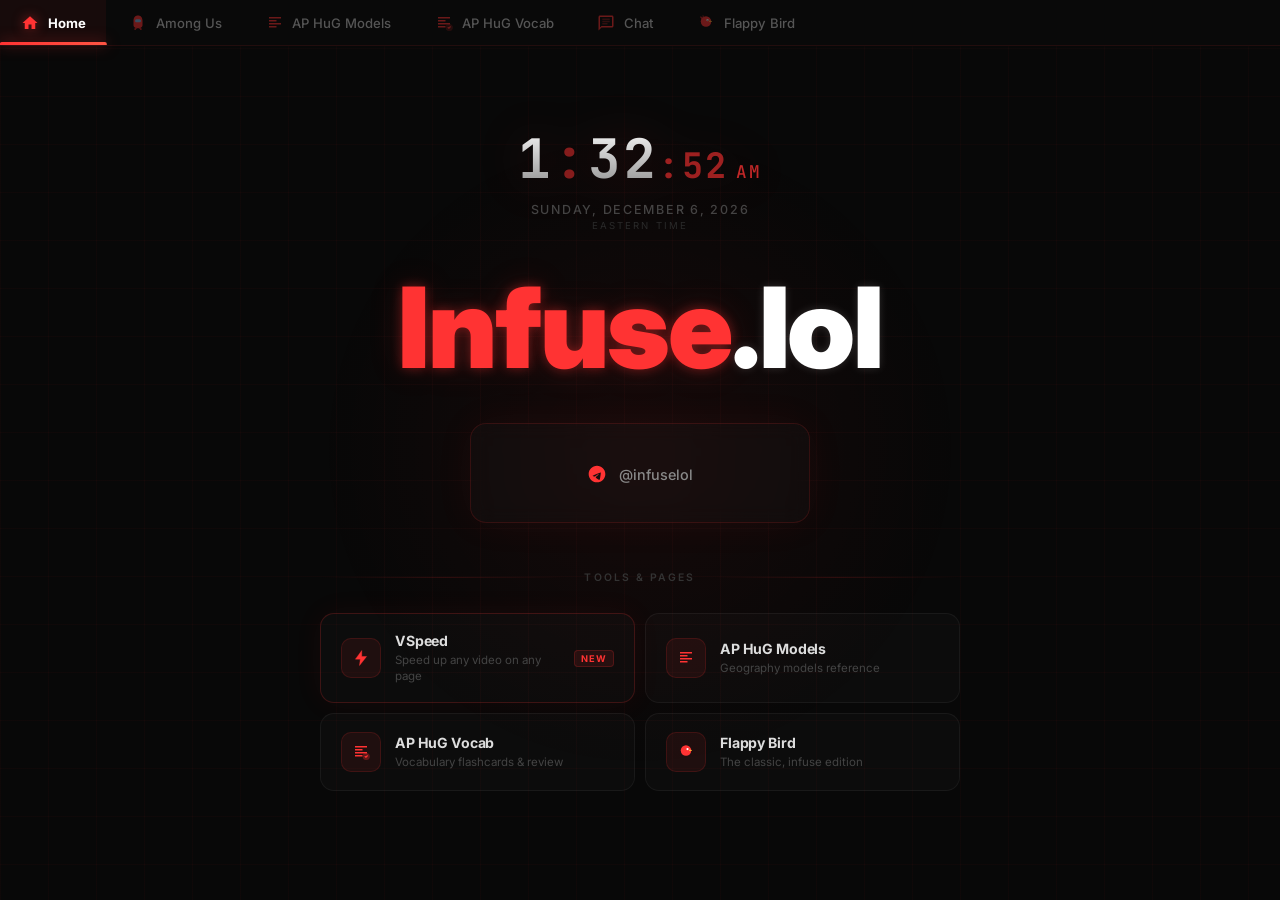
==== commit 2e1eb224: "Update index.html" ====
--- a/index.html
+++ b/index.html
@@ -338,15 +338,7 @@
       <div class="tool-badge">New</div>
     </a>
 
-    <a class="tool-card" href="/chat">
-      <div class="tool-icon">
-        <svg viewBox="0 0 24 24" fill="none"><path d="M20 2H4c-1.1 0-2 .9-2 2v18l4-4h14c1.1 0 2-.9 2-2V4c0-1.1-.9-2-2-2zm0 14H6l-2 2V4h16v12z" fill="#ff3333"/></svg>
-      </div>
-      <div class="tool-info">
-        <div class="tool-name">Chat</div>
-        <div class="tool-desc">AI chat powered by Infuse</div>
-      </div>
-    </a>
+
 
     <a class="tool-card" href="/aphug">
       <div class="tool-icon">
@@ -378,15 +370,7 @@
       </div>
     </a>
 
-    <a class="tool-card" href="/amongus">
-      <div class="tool-icon">
-        <svg viewBox="0 0 24 24" fill="none"><path d="M12 2C8 2 6 5 6 9v6c0 1 .5 2.5 2 3l-1 3h2l1-2h4l1 2h2l-1-3c1.5-.5 2-2 2-3V9c0-4-2-7-6-7z" fill="#ff3333"/><rect x="8" y="7" width="8" height="4" rx="2" fill="#66ccff" opacity=".85"/></svg>
-      </div>
-      <div class="tool-info">
-        <div class="tool-name">Among Us</div>
-        <div class="tool-desc">Crewmate strategy helper</div>
-      </div>
-    </a>
+
 
   </div>
 
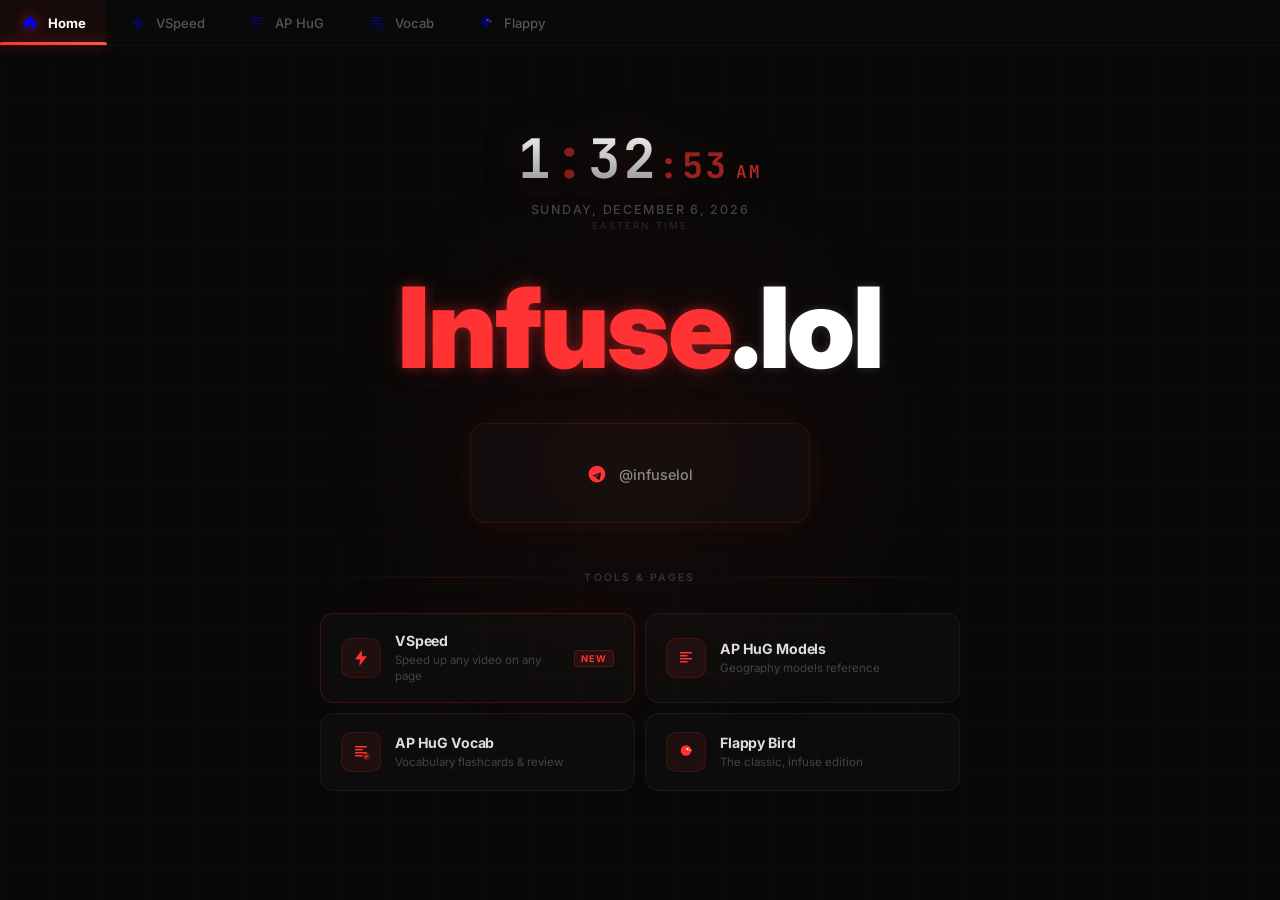
==== commit a3afc9b6: "Update index.html" ====
--- a/index.html
+++ b/index.html
@@ -263,28 +263,24 @@
 
 <nav class="tab-bar">
   <a class="tab active" href="/">
-    <svg class="tab-icon" viewBox="0 0 24 24" fill="none"><path d="M10 20v-6h4v6h5v-8h3L12 3 2 12h3v8z" fill="#ff3333"/></svg>
+    <svg class="tab-icon" viewBox="0 0 24 24" fill="none"><path d="M10 20v-6h4v6h5v-8h3L12 3 2 12h3v8z" fill="currentColor"/></svg>
     <span class="tab-title">Home</span>
   </a>
-  <a class="tab" href="/amongus">
-    <svg class="tab-icon" viewBox="0 0 24 24" fill="none"><path d="M12 2C8 2 6 5 6 9v6c0 1 .5 2.5 2 3l-1 3h2l1-2h4l1 2h2l-1-3c1.5-.5 2-2 2-3V9c0-4-2-7-6-7z" fill="#ff3333"/><rect x="8" y="7" width="8" height="4" rx="2" fill="#66ccff" opacity=".85"/><circle cx="9" cy="19" r="1.2" fill="#cc2222"/><circle cx="15" cy="19" r="1.2" fill="#cc2222"/></svg>
-    <span class="tab-title">Among Us</span>
+  <a class="tab" href="/vspeed">
+    <svg class="tab-icon" viewBox="0 0 24 24" fill="none"><path d="M13 2L4.5 13.5H11L10 22L19.5 10H13L13 2Z" fill="currentColor" stroke="currentColor" stroke-width="0.5" stroke-linejoin="round"/></svg>
+    <span class="tab-title">VSpeed</span>
   </a>
   <a class="tab" href="/aphug">
-    <svg class="tab-icon" viewBox="0 0 24 24" fill="none"><path d="M4 4h16v2H4V4zm0 4h10v2H4V8zm0 4h16v2H4v-2zm0 4h10v2H4v-2z" fill="#ff3333"/></svg>
-    <span class="tab-title">AP HuG Models</span>
+    <svg class="tab-icon" viewBox="0 0 24 24" fill="none"><path d="M4 4h16v2H4V4zm0 4h10v2H4V8zm0 4h16v2H4v-2zm0 4h10v2H4v-2z" fill="currentColor"/></svg>
+    <span class="tab-title">AP HuG</span>
   </a>
   <a class="tab" href="/vocab3">
-    <svg class="tab-icon" viewBox="0 0 24 24" fill="none"><path d="M4 4h16v2H4V4zm0 4h10v2H4V8zm0 4h16v2H4v-2zm0 4h10v2H4v-2z" fill="#ff3333"/><circle cx="19" cy="18" r="4" fill="#ff3333" opacity=".3" stroke="#ff3333" stroke-width="1.5"/><path d="M17.5 18l1 1 2-2" stroke="#ff3333" stroke-width="1.5" stroke-linecap="round" stroke-linejoin="round"/></svg>
-    <span class="tab-title">AP HuG Vocab</span>
-  </a>
-  <a class="tab" href="/chat">
-    <svg class="tab-icon" viewBox="0 0 24 24" fill="none"><path d="M20 2H4c-1.1 0-2 .9-2 2v18l4-4h14c1.1 0 2-.9 2-2V4c0-1.1-.9-2-2-2zm0 14H6l-2 2V4h16v12z" fill="#ff3333"/><path d="M7 9h10v2H7V9zm0-3h10v2H7V6zm0 6h7v2H7v-2z" fill="#ff3333" opacity=".4"/></svg>
-    <span class="tab-title">Chat</span>
+    <svg class="tab-icon" viewBox="0 0 24 24" fill="none"><path d="M4 4h16v2H4V4zm0 4h10v2H4V8zm0 4h16v2H4v-2zm0 4h10v2H4v-2z" fill="currentColor"/><circle cx="19" cy="18" r="4" fill="currentColor" opacity=".3" stroke="currentColor" stroke-width="1.5"/><path d="M17.5 18l1 1 2-2" stroke="currentColor" stroke-width="1.5" stroke-linecap="round" stroke-linejoin="round"/></svg>
+    <span class="tab-title">Vocab</span>
   </a>
   <a class="tab" href="/flappy">
-    <svg class="tab-icon" viewBox="0 0 24 24" fill="none"><circle cx="12" cy="10" r="7" fill="#ff3333"/><circle cx="14" cy="8" r="1.5" fill="#fff"/><circle cx="14.3" cy="8.2" r=".6" fill="#000"/><path d="M16 10.5h4l-1-1.5h-3z" fill="#ffaa33"/><path d="M6 7l-2-3 1-1 3 2z" fill="#ff3333" opacity=".7"/><path d="M8 5l-1-3 1.5-.5 1.5 3z" fill="#ff3333" opacity=".5"/></svg>
-    <span class="tab-title">Flappy Bird</span>
+    <svg class="tab-icon" viewBox="0 0 24 24" fill="none"><circle cx="12" cy="10" r="7" fill="currentColor"/><circle cx="14" cy="8" r="1.5" fill="#fff"/><circle cx="14.3" cy="8.2" r=".6" fill="#000"/><path d="M16 10.5h4l-1-1.5h-3z" fill="#ffaa33"/></svg>
+    <span class="tab-title">Flappy</span>
   </a>
 </nav>
 
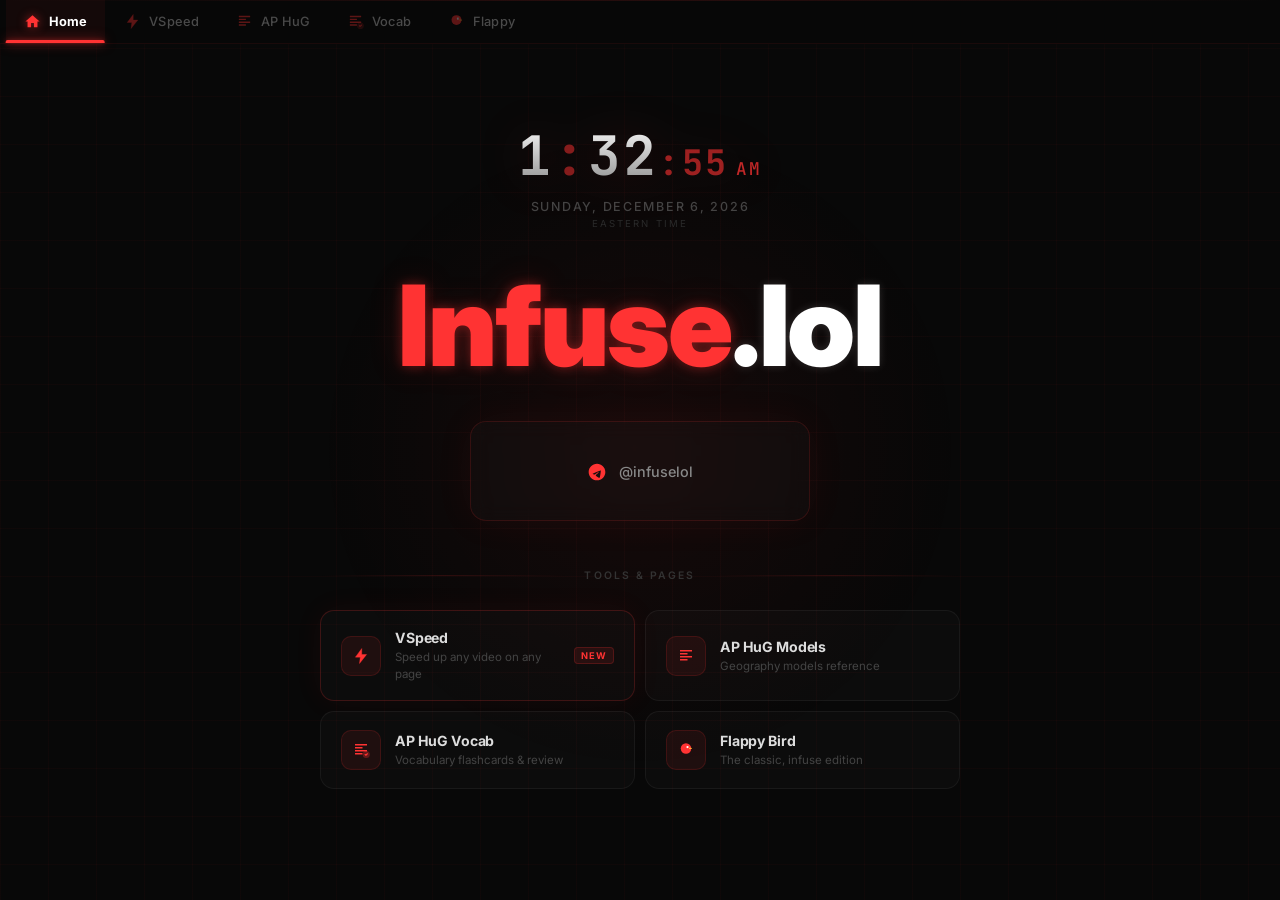
==== commit 53cad852: "Update index.html" ====
--- a/index.html
+++ b/index.html
@@ -263,23 +263,23 @@
 
 <nav class="tab-bar">
   <a class="tab active" href="/">
-    <svg class="tab-icon" viewBox="0 0 24 24" fill="none"><path d="M10 20v-6h4v6h5v-8h3L12 3 2 12h3v8z" fill="currentColor"/></svg>
+    <svg class="tab-icon" viewBox="0 0 24 24" fill="none"><path d="M10 20v-6h4v6h5v-8h3L12 3 2 12h3v8z" fill="#ff3333"/></svg>
     <span class="tab-title">Home</span>
   </a>
   <a class="tab" href="/vspeed">
-    <svg class="tab-icon" viewBox="0 0 24 24" fill="none"><path d="M13 2L4.5 13.5H11L10 22L19.5 10H13L13 2Z" fill="currentColor" stroke="currentColor" stroke-width="0.5" stroke-linejoin="round"/></svg>
+    <svg class="tab-icon" viewBox="0 0 24 24" fill="none"><path d="M13 2L4.5 13.5H11L10 22L19.5 10H13L13 2Z" fill="#ff3333" stroke="#ff3333" stroke-width="0.5" stroke-linejoin="round"/></svg>
     <span class="tab-title">VSpeed</span>
   </a>
   <a class="tab" href="/aphug">
-    <svg class="tab-icon" viewBox="0 0 24 24" fill="none"><path d="M4 4h16v2H4V4zm0 4h10v2H4V8zm0 4h16v2H4v-2zm0 4h10v2H4v-2z" fill="currentColor"/></svg>
+    <svg class="tab-icon" viewBox="0 0 24 24" fill="none"><path d="M4 4h16v2H4V4zm0 4h10v2H4V8zm0 4h16v2H4v-2zm0 4h10v2H4v-2z" fill="#ff3333"/></svg>
     <span class="tab-title">AP HuG</span>
   </a>
   <a class="tab" href="/vocab3">
-    <svg class="tab-icon" viewBox="0 0 24 24" fill="none"><path d="M4 4h16v2H4V4zm0 4h10v2H4V8zm0 4h16v2H4v-2zm0 4h10v2H4v-2z" fill="currentColor"/><circle cx="19" cy="18" r="4" fill="currentColor" opacity=".3" stroke="currentColor" stroke-width="1.5"/><path d="M17.5 18l1 1 2-2" stroke="currentColor" stroke-width="1.5" stroke-linecap="round" stroke-linejoin="round"/></svg>
+    <svg class="tab-icon" viewBox="0 0 24 24" fill="none"><path d="M4 4h16v2H4V4zm0 4h10v2H4V8zm0 4h16v2H4v-2zm0 4h10v2H4v-2z" fill="#ff3333"/><circle cx="19" cy="18" r="4" fill="#ff3333" opacity=".3" stroke="#ff3333" stroke-width="1.5"/><path d="M17.5 18l1 1 2-2" stroke="#ff3333" stroke-width="1.5" stroke-linecap="round" stroke-linejoin="round"/></svg>
     <span class="tab-title">Vocab</span>
   </a>
   <a class="tab" href="/flappy">
-    <svg class="tab-icon" viewBox="0 0 24 24" fill="none"><circle cx="12" cy="10" r="7" fill="currentColor"/><circle cx="14" cy="8" r="1.5" fill="#fff"/><circle cx="14.3" cy="8.2" r=".6" fill="#000"/><path d="M16 10.5h4l-1-1.5h-3z" fill="#ffaa33"/></svg>
+    <svg class="tab-icon" viewBox="0 0 24 24" fill="none"><circle cx="12" cy="10" r="7" fill="#ff3333"/><circle cx="14" cy="8" r="1.5" fill="#fff"/><circle cx="14.3" cy="8.2" r=".6" fill="#000"/><path d="M16 10.5h4l-1-1.5h-3z" fill="#ffaa33"/></svg>
     <span class="tab-title">Flappy</span>
   </a>
 </nav>
--- a/shared.css
+++ b/shared.css
@@ -1,81 +1,133 @@
 *{margin:0;padding:0;box-sizing:border-box;}
-body{font-family:'Inter',sans-serif;background:
-#080808;min-height:100vh;color:#fff;overflow-x:hidden;-webkit-tap-highlight-color:transparent;-webkit-text-size-adjust:100%;}
+body{font-family:'Inter',sans-serif;background:#080808;min-height:100vh;color:#fff;overflow-x:hidden;-webkit-tap-highlight-color:transparent;-webkit-text-size-adjust:100%;}
 html{touch-action:manipulation;}
+
 /* ===== TAB BAR ===== */
-.tab-bar{display:flex;align-items:center;background:rgba(10,10,10,0.97);padding:0;border-bottom:1px solid rgba(255,51,51,0.1);backdrop-filter:blur(24px);position:sticky;top:0;z-index:100;gap:2px;}
-.tab{display:flex;align-items:center;gap:.55rem;padding:.85rem 1.3rem;cursor:pointer;transition:all .3s;position:relative;border:none;background:none;user-select:none;text-decoration:none;-webkit-tap-highlight-color:transparent;}
-.tab::after{content:'';position:absolute;bottom:0;left:50%;width:0;height:2.5px;background:linear-gradient(90deg,
-#ff3333,
-#ff5544);transition:all .3s;transform:translateX(-50%);border-radius:2px 2px 0 0;}
-.tab:hover{background:rgba(255,51,51,0.04);}
-.tab:hover::after{width:50%;}
-.tab.active{background:rgba(255,51,51,0.06);}
-.tab.active::after{width:100%;height:3px;box-shadow:0 0 14px rgba(255,51,51,0.5);}
-.tab-icon{width:18px;height:18px;flex-shrink:0;opacity:.4;transition:all .3s;}
-.tab.active .tab-icon{opacity:1;filter:drop-shadow(0 0 6px rgba(255,51,51,0.5));}
-.tab-title{font-size:.82rem;color:#555;font-weight:500;transition:all .3s;white-space:nowrap;}
-.tab:hover .tab-title{color:#888;}
-.tab.active .tab-title{color:#fff;font-weight:700;}
+.tab-bar{
+  display:flex;
+  align-items:stretch;
+  background:rgba(8,8,8,0.96);
+  padding:0 6px;
+  border-bottom:1px solid rgba(255,51,51,0.08);
+  backdrop-filter:blur(24px);
+  -webkit-backdrop-filter:blur(24px);
+  position:sticky;
+  top:0;
+  z-index:100;
+  gap:2px;
+}
+
+/* Subtle glow line above the active indicator */
+.tab-bar::before{
+  content:'';
+  position:absolute;
+  top:0; left:0; right:0;
+  height:1px;
+  background:linear-gradient(90deg, transparent 0%, rgba(255,51,51,0.12) 40%, rgba(255,51,51,0.12) 60%, transparent 100%);
+  pointer-events:none;
+}
+
+.tab{
+  display:flex;
+  align-items:center;
+  gap:.5rem;
+  padding:.8rem 1.1rem;
+  cursor:pointer;
+  transition:all .25s;
+  position:relative;
+  border:none;
+  background:none;
+  user-select:none;
+  text-decoration:none;
+  -webkit-tap-highlight-color:transparent;
+  flex-shrink:0;
+}
+
+/* Bottom indicator line */
+.tab::after{
+  content:'';
+  position:absolute;
+  bottom:0; left:50%;
+  width:0; height:2px;
+  background:#ff3333;
+  transition:all .25s cubic-bezier(0.22,1,0.36,1);
+  transform:translateX(-50%);
+  border-radius:2px 2px 0 0;
+  box-shadow:none;
+}
+
+.tab:hover{ background:rgba(255,51,51,0.04); }
+.tab:hover::after{ width:40%; opacity:.5; }
+
+.tab.active{ background:rgba(255,51,51,0.05); }
+.tab.active::after{
+  width:100%;
+  height:2.5px;
+  box-shadow:0 0 12px rgba(255,51,51,0.6), 0 0 4px rgba(255,51,51,0.4);
+}
+
+.tab-icon{
+  width:17px; height:17px;
+  flex-shrink:0;
+  opacity:.35;
+  transition:opacity .25s, filter .25s;
+}
+.tab:hover .tab-icon{ opacity:.55; }
+.tab.active .tab-icon{
+  opacity:1;
+  filter:drop-shadow(0 0 5px rgba(255,51,51,0.55));
+}
+
+.tab-title{
+  font-size:.8rem;
+  color:#4a4a4a;
+  font-weight:500;
+  transition:color .25s;
+  white-space:nowrap;
+  letter-spacing:.01em;
+}
+.tab:hover .tab-title{ color:#777; }
+.tab.active .tab-title{ color:#fff; font-weight:700; }
+
 /* ===== PAGE ===== */
 .page-content{display:flex;align-items:center;justify-content:center;min-height:calc(100vh - 50px);padding:2rem;}
+
 /* ===== COPY NOTIFICATION ===== */
-.copy-notification{position:fixed;top:50%;left:50%;transform:translate(-50%,-50%) scale(0);background:rgba(255,51,51,0.12);border:2px solid rgba(255,51,51,0.4);color:#fff;padding:1.5rem 3rem;border-radius:16px;font-size:1.1rem;font-weight:700;box-shadow:0 20px 60px rgba(255,51,51,0.3);z-index:1000;transition:all .3s cubic-bezier(.68,-.55,.265,1.55);pointer-events:none;backdrop-filter:blur(20px);}
+.copy-notification{
+  position:fixed;
+  top:50%; left:50%;
+  transform:translate(-50%,-50%) scale(0);
+  background:rgba(10,10,10,0.95);
+  border:1.5px solid rgba(255,51,51,0.3);
+  color:#fff;
+  padding:1.2rem 2.5rem;
+  border-radius:12px;
+  font-size:1rem;
+  font-weight:700;
+  box-shadow:0 20px 60px rgba(0,0,0,0.6), 0 0 30px rgba(255,51,51,0.1);
+  z-index:1000;
+  transition:all .3s cubic-bezier(.68,-.55,.265,1.55);
+  pointer-events:none;
+  backdrop-filter:blur(20px);
+}
 .copy-notification.show{transform:translate(-50%,-50%) scale(1);}
-.copy-notification::before{content:'✓';margin-right:.75rem;font-size:1.3rem;}
+.copy-notification::before{content:'✓ ';color:#ff3333;}
+
 /* ===== PAGE SUBTITLE ===== */
-.page-subtitle{color:
-#ff3333;margin-bottom:2rem;font-size:2.2rem;font-weight:900;}
+.page-subtitle{color:#ff3333;margin-bottom:2rem;font-size:2.2rem;font-weight:900;}
+
 /* ===== MOBILE ===== */
 @media(max-width:768px){
-  .tab-bar{overflow-x:auto;scrollbar-width:none;-webkit-overflow-scrolling:touch;}
+  .tab-bar{overflow-x:auto;scrollbar-width:none;-webkit-overflow-scrolling:touch;padding:0 2px;}
   .tab-bar::-webkit-scrollbar{display:none;}
   .tab-title{font-size:.7rem;}
-  .tab{padding:.6rem .65rem;gap:.25rem;flex-shrink:0;}
+  .tab{padding:.65rem .7rem;gap:.3rem;}
   .tab-icon{width:15px;height:15px;}
   .page-content{padding:1rem .75rem;}
   .page-subtitle{font-size:1.6rem;}
 }
 @media(max-width:400px){
-  .tab{padding:.55rem .5rem;}
-  .tab-title{font-size:.65rem;}
-}
-*{margin:0;padding:0;box-sizing:border-box;}
-body{font-family:'Inter',sans-serif;background:#080808;min-height:100vh;color:#fff;overflow-x:hidden;-webkit-tap-highlight-color:transparent;-webkit-text-size-adjust:100%;}
-html{touch-action:manipulation;}
-/* ===== TAB BAR ===== */
-.tab-bar{display:flex;align-items:center;background:rgba(10,10,10,0.97);padding:0;border-bottom:1px solid rgba(255,51,51,0.1);backdrop-filter:blur(24px);position:sticky;top:0;z-index:100;gap:2px;}
-.tab{display:flex;align-items:center;gap:.55rem;padding:.85rem 1.3rem;cursor:pointer;transition:all .3s;position:relative;border:none;background:none;user-select:none;text-decoration:none;-webkit-tap-highlight-color:transparent;}
-.tab::after{content:'';position:absolute;bottom:0;left:50%;width:0;height:2.5px;background:linear-gradient(90deg,#ff3333,#ff5544);transition:all .3s;transform:translateX(-50%);border-radius:2px 2px 0 0;}
-.tab:hover{background:rgba(255,51,51,0.04);}
-.tab:hover::after{width:50%;}
-.tab.active{background:rgba(255,51,51,0.06);}
-.tab.active::after{width:100%;height:3px;box-shadow:0 0 14px rgba(255,51,51,0.5);}
-.tab-icon{width:18px;height:18px;flex-shrink:0;opacity:.4;transition:all .3s;}
-.tab.active .tab-icon{opacity:1;filter:drop-shadow(0 0 6px rgba(255,51,51,0.5));}
-.tab-title{font-size:.82rem;color:#555;font-weight:500;transition:all .3s;white-space:nowrap;}
-.tab:hover .tab-title{color:#888;}
-.tab.active .tab-title{color:#fff;font-weight:700;}
-/* ===== PAGE ===== */
-.page-content{display:flex;align-items:center;justify-content:center;min-height:calc(100vh - 50px);padding:2rem;}
-/* ===== COPY NOTIFICATION ===== */
-.copy-notification{position:fixed;top:50%;left:50%;transform:translate(-50%,-50%) scale(0);background:rgba(255,51,51,0.12);border:2px solid rgba(255,51,51,0.4);color:#fff;padding:1.5rem 3rem;border-radius:16px;font-size:1.1rem;font-weight:700;box-shadow:0 20px 60px rgba(255,51,51,0.3);z-index:1000;transition:all .3s cubic-bezier(.68,-.55,.265,1.55);pointer-events:none;backdrop-filter:blur(20px);}
-.copy-notification.show{transform:translate(-50%,-50%) scale(1);}
-.copy-notification::before{content:'✓';margin-right:.75rem;font-size:1.3rem;}
-/* ===== PAGE SUBTITLE ===== */
-.page-subtitle{color:#ff3333;margin-bottom:2rem;font-size:2.2rem;font-weight:900;}
-/* ===== MOBILE ===== */
-@media(max-width:768px){
-  .tab-bar{overflow-x:auto;scrollbar-width:none;-webkit-overflow-scrolling:touch;}
-  .tab-bar::-webkit-scrollbar{display:none;}
-  .tab-title{font-size:.7rem;}
-  .tab{padding:.6rem .65rem;gap:.25rem;flex-shrink:0;}
-  .tab-icon{width:15px;height:15px;}
-  .page-content{padding:1rem .75rem;}
-  .page-subtitle{font-size:1.6rem;}
-}
-@media(max-width:400px){
-  .tab{padding:.55rem .5rem;}
+  .tab{padding:.6rem .55rem;}
   .tab-title{font-size:.65rem;}
 }
 
